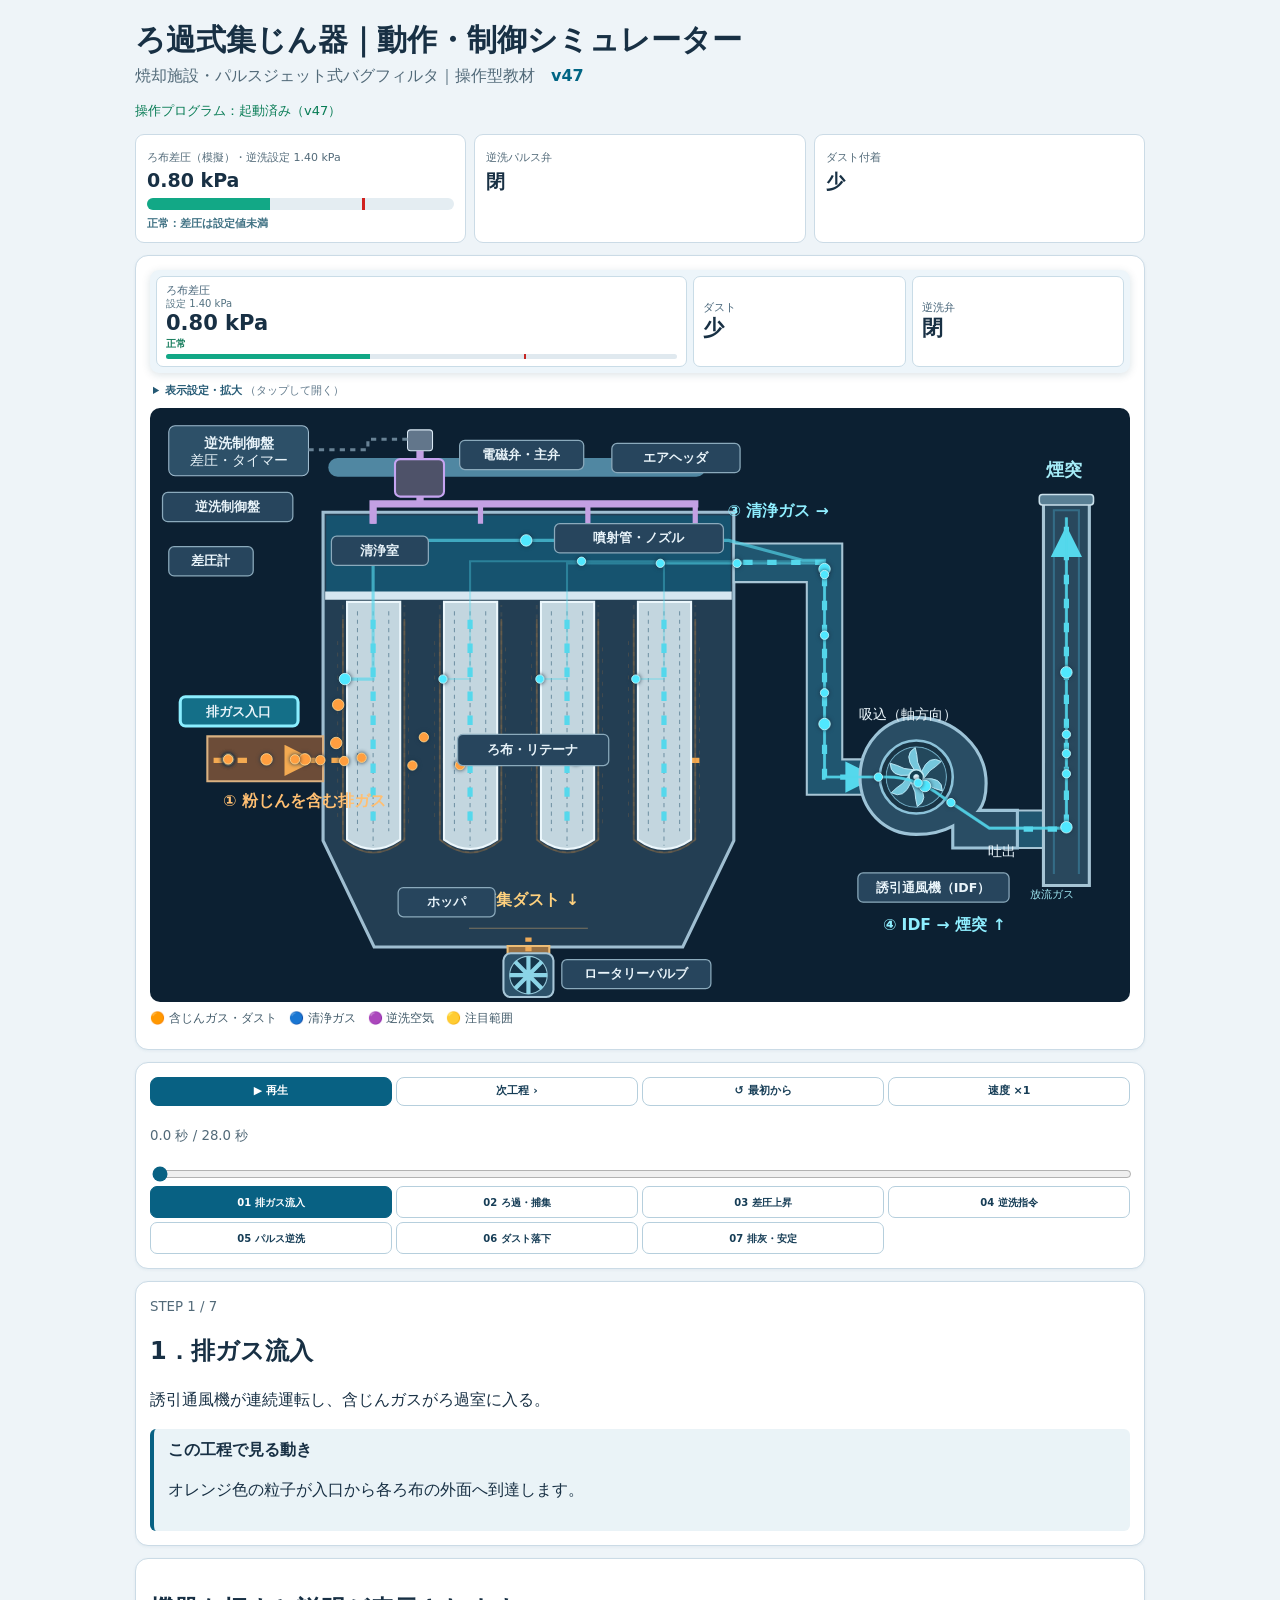
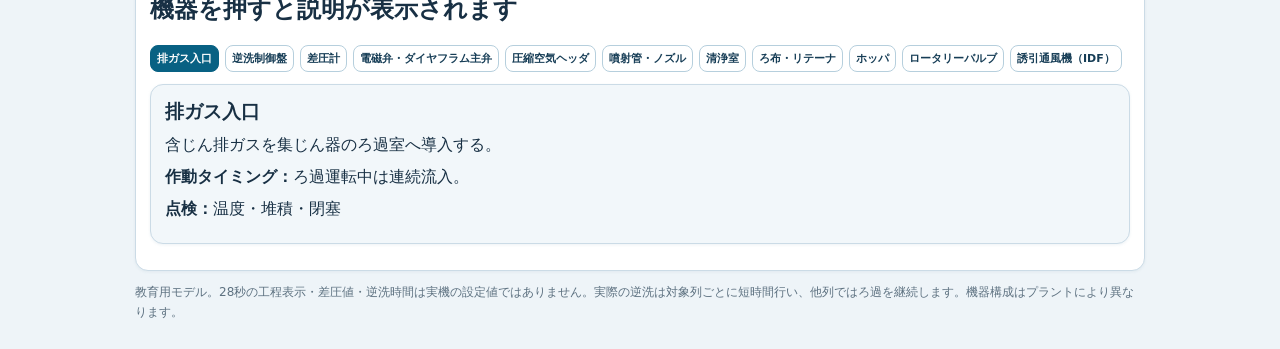
==== bagfilter/index.html @ aa61cb4a "Hide orange dashed flow guides and extend hopper dust sliding to fall stage; retain improved casing-" ====
<!doctype html>
<html lang="ja"><head><meta charset="utf-8"><meta name="viewport" content="width=device-width,initial-scale=1">
<title>ろ過式集じん器｜動作・制御シミュレーター v47</title>
<style>
:root{font-family:system-ui,-apple-system,"Hiragino Kaku Gothic ProN",Meiryo,sans-serif;color:#183044;background:#eef4f8}
*{box-sizing:border-box}body{margin:0}.wrap{max-width:1040px;margin:auto;padding:15px}h1{font-size:clamp(20px,4vw,30px);margin:5px 0}p{line-height:1.65}small,.sub{color:#526a79}.panel{background:white;border:1px solid #cbdbe6;border-radius:13px;padding:14px;margin:12px 0;box-shadow:0 1px 3px #abc3d033}
.stats{display:grid;grid-template-columns:repeat(3,minmax(0,1fr));gap:8px}.stat{padding:11px;border:1px solid #cbdbe6;border-radius:9px;background:white}.stat strong{font-size:19px;display:block;margin-top:4px}.stat small{font-size:11px}
.controls{display:flex;flex-wrap:wrap;gap:8px}button{font:inherit;cursor:pointer;border:1px solid #b6cfdd;border-radius:8px;background:white;color:#163d56;padding:9px 12px;font-weight:650}button:focus-visible{outline:3px solid #ffa548}button.primary,button.active{background:#086183;color:white;border-color:#086183}
.steps{display:grid;grid-template-columns:repeat(7,minmax(0,1fr));gap:5px}.steps button{font-size:12px;padding:8px 3px;min-height:60px}.steps button b{display:block;font-size:11px}#seek{width:100%;accent-color:#086183}
#scene{display:block;width:100%;height:auto;background:#0c2032;border-radius:10px;touch-action:manipulation}svg text{font-family:inherit;fill:#e9f4fa;font-size:13px}svg .flow{fill:none;stroke-width:5;stroke-dasharray:9 14;animation:move 1.1s linear infinite}svg .dirty{stroke:#f4aa51}svg .clean{stroke:#55d8ec}svg .air{stroke:#ca9cfc;stroke-width:8;animation-duration:.35s}svg .tag{cursor:pointer}svg .tag rect{fill:#27455d;stroke:#8baabc;stroke-width:1.2}svg .tag text{font-size:12px;font-weight:600;pointer-events:none}svg .tag.selected rect{fill:#146f88;stroke:#8beeff;stroke-width:3}
svg .dustfall{animation:fall 1.3s linear infinite}svg .rotor{transform-origin:363px 544px;animation:spin 2.8s linear infinite}svg .fanrotor{transform-origin:735px 166px;animation:spin 1.6s linear infinite}
svg .pulse-plume{transform-box:fill-box;transform-origin:center top;animation:jetBlast .52s ease-out infinite}svg .pulse-core{animation:jetDash .34s linear infinite}@keyframes jetBlast{0%{opacity:.22;transform:scaleY(.42) scaleX(.7)}18%{opacity:1;transform:scaleY(1) scaleX(1.1)}70%{opacity:.78;transform:scaleY(.96) scaleX(1)}100%{opacity:.25;transform:scaleY(.65) scaleX(.8)}}@keyframes jetDash{to{stroke-dashoffset:-72}} svg .bag-pulse{animation:swell .3s ease-in-out infinite alternate;transform-origin:center top;transform-box:fill-box} svg .bag-pulse .cake{stroke:#ffdc75;stroke-width:9}
svg .glow{animation:flash .55s ease-in-out infinite alternate}
.paused svg *{animation-play-state:paused!important}@keyframes move{to{stroke-dashoffset:-46}}@keyframes spin{to{transform:rotate(360deg)}}@keyframes fall{0%{transform:translateY(-13px);opacity:0}20%{opacity:1}100%{transform:translateY(95px);opacity:0}}@keyframes flash{to{opacity:.3}}@keyframes swell{to{transform:scaleX(1.13)}}
.legend{display:flex;flex-wrap:wrap;gap:12px;color:#425b6a;font-size:12px;margin:8px 0}.explain{background:#eaf3f7;border-left:4px solid #086183;padding:11px 14px;border-radius:6px}.devices{display:flex;flex-wrap:wrap;gap:6px}.devices button{font-size:12px;padding:7px}.two{display:grid;grid-template-columns:1fr 1fr;gap:12px}.detail h3{margin:0 0 7px}.detail p{margin:6px 0}.hint{font-size:12px;color:#617684}.note{font-size:12px;color:#5d7180}
@media(max-width:640px){.wrap{padding:9px}.panel{padding:10px}.steps{grid-template-columns:repeat(4,1fr)}.stat strong{font-size:16px}.two{grid-template-columns:1fr}svg .tag text{font-size:14px}}
svg #dustAvalanche circle{filter:drop-shadow(0 0 1.5px #ffbd59)}svg #coatA{transition:opacity .15s}svg #materialFlows circle{filter:drop-shadow(0 0 2px currentColor)}svg #peelingAsh{fill:#ffb35e}svg .ash-stream{animation:peelAsh 1.7s linear infinite;transform-box:fill-box}svg .ash-delayed{animation-delay:-.85s}svg #hopperAsh{fill:#ffba6e}svg .ash-drop{animation:peelAsh 1.4s linear infinite}@keyframes peelAsh{0%{transform:translateY(0);opacity:0}12%{opacity:1}82%{opacity:1}100%{transform:translateY(90px);opacity:0}}#dpPanel{transition:background .2s,border-color .2s}#dpPanel.dp-warning{border:2px solid #e04035;background:#fff0ee;animation:dpWarning 1s ease-in-out infinite alternate}#dpPanel.dp-warning strong{color:#bd1c16}#dpPanel.dp-warning .dp-alarm{color:#b52219;font-weight:800} .dp-meter{height:12px;border-radius:999px;background:#e4edf2;position:relative;overflow:hidden;margin:7px 0 6px}.dp-meter span{height:100%;display:block;width:40%;background:#12a886;transition:width .12s,background .12s}.dp-meter i{position:absolute;top:0;bottom:0;left:70%;width:3px;background:#d0211e}.dp-alarm{font-size:11px;font-weight:600;color:#407284}svg .dp-alert-pulse{animation:dpWarning .65s ease-in-out infinite alternate}@keyframes dpWarning{from{opacity:1}to{opacity:.52}}@media(prefers-reduced-motion:reduce){#dpPanel.dp-warning,svg .dp-alert-pulse{animation:none}}
.view-controls{display:flex;flex-wrap:wrap;gap:7px;margin:10px 0 4px}
.view-controls button{font-size:12px;padding:9px 11px;min-height:38px}
.view-controls button.active{background:#086183;color:white;border-color:#086183}
.view-caption{font-size:12px;color:#506a7b;margin:7px 0 10px}
#scene{aspect-ratio:auto;max-height:85svh}
#scene.hide-labels .tag{display:none}
#diagramPanel.diagram-expanded{position:fixed;inset:0;z-index:1000;max-width:none;width:100%;height:100dvh;margin:0;padding:10px;border-radius:0;overflow:auto;background:#f3f7fa}
#diagramPanel.diagram-expanded #scene{width:100%;height:calc(100dvh - 145px);max-height:none}
body.diagram-open{overflow:hidden}
@media(orientation:landscape) and (max-height:560px){
 #diagramPanel.diagram-expanded{padding:6px 12px}
 #diagramPanel.diagram-expanded .hint,#diagramPanel.diagram-expanded .view-caption{display:none}
 #diagramPanel.diagram-expanded #scene{height:calc(100dvh - 80px)}
 #diagramPanel.diagram-expanded .view-controls{margin:5px 0}
}

/* v15: compact sticky process dashboard, diagram immediately below, options only on demand */
.diagram-dashboard{display:grid;grid-template-columns:minmax(0,2fr) minmax(0,.8fr) minmax(0,.8fr);gap:6px;position:sticky;top:0;z-index:9;padding:6px;background:#edf5fa;border-radius:9px;margin-bottom:5px;box-shadow:0 2px 8px #0b3b5325}
.dash-block{background:#fff;border:1px solid #c9dce7;border-radius:7px;padding:7px 9px;min-width:0;display:flex;flex-direction:column;justify-content:center}
.dash-label{font-size:11px;color:#476579;line-height:1.2}
.dash-label small{display:block;font-size:10px;color:#527180}
.dash-block strong{display:block;font-size:clamp(14px,3vw,21px);font-weight:800;white-space:nowrap;line-height:1.3;font-variant-numeric:tabular-nums}
#dpLiveAlarm{font-size:10px;color:#187e5e;font-weight:700}
.dash-meter{height:5px;background:#e0e9ef;border-radius:8px;position:relative;margin-top:3px;overflow:hidden}
.dash-meter span{display:block;height:100%;width:40%;background:#15a67f}
.dash-meter i{position:absolute;top:0;bottom:0;left:70%;width:2px;background:#c52723}
.diagram-dashboard.high-dp .dash-dp{background:#fff1ee;border-color:#d93028;animation:dpWarning .7s ease-in-out infinite alternate}
.diagram-dashboard.high-dp #dpLive,.diagram-dashboard.high-dp #dpLiveAlarm{color:#bb251e}
.diagram-options{margin:2px 0 5px}
.diagram-options summary{font-size:11px;font-weight:700;cursor:pointer;color:#245974;padding:5px 3px;list-style-position:inside;user-select:none}
.diagram-options summary span{font-weight:400;color:#60798b}
.diagram-options[open]{padding-bottom:5px}
#diagramPanel .view-caption{margin:4px 0 0}
@media(max-width:640px){
 header h1{font-size:19px}header .sub{font-size:11px}header #runtime{font-size:10px!important;margin:2px 0 5px}
 .stats{display:none}
 #diagramPanel{padding:6px;margin-top:5px}
 .diagram-dashboard{padding:3px;gap:4px}
 .dash-block{padding:5px 6px}
 .dash-label{font-size:10px}.dash-label small{font-size:9px}
 .dash-block strong{font-size:17px}
 #scene{margin:0}
}
#diagramPanel.diagram-expanded .diagram-dashboard{position:sticky;top:0;z-index:10}
#diagramPanel.diagram-expanded #scene{height:calc(100dvh - 150px)}
@media(orientation:landscape) and (max-height:560px){
 #diagramPanel.diagram-expanded #scene{height:calc(100dvh - 85px)}
 #diagramPanel.diagram-expanded .diagram-options{display:none}
}
@media(prefers-reduced-motion:reduce){.diagram-dashboard.high-dp .dash-dp{animation:none}}

/* Requested-only adjustments: buttons remain in one row at smaller text size. */
.view-controls{display:grid;grid-template-columns:repeat(5,minmax(0,1fr));gap:4px;flex-wrap:nowrap}
.view-controls button{min-width:0;min-height:30px;padding:5px 2px;font-size:10px;line-height:1.15;white-space:normal}
.controls{flex-wrap:nowrap;display:grid;grid-template-columns:repeat(4,minmax(0,1fr));gap:4px}
.controls button{min-width:0;padding:7px 3px;font-size:11px;line-height:1.15;white-space:normal}
.steps{grid-template-columns:repeat(4,minmax(0,1fr));gap:3px}
.steps button{min-width:0;min-height:42px;font-size:9px;line-height:1.15;padding:5px 1px;overflow-wrap:anywhere}
.devices button{font-size:11px;padding:5px 6px}
@media(max-width:640px){
 .steps{grid-template-columns:repeat(4,minmax(0,1fr))}
 .steps button{font-size:8px;min-height:46px;padding:4px 1px}
 .controls button{font-size:10px}
 .view-controls button{font-size:9px}
}
/* Force the seven phase buttons to two rows even when older CSS is cached. */
#steps{display:grid!important;grid-template-columns:repeat(4,minmax(0,1fr))!important;grid-template-rows:repeat(2,auto)!important}
#steps button{min-width:0}
#steps button:nth-child(5){grid-column:1;grid-row:2}
#steps button:nth-child(6){grid-column:2;grid-row:2}
#steps button:nth-child(7){grid-column:3;grid-row:2}
/* v19: only requested stage-button height reduction */
#steps{grid-auto-rows:min-content!important;align-content:start!important}
#steps button{height:auto!important;min-height:0!important;padding:4px 2px!important;font-size:10px!important;line-height:1.15!important;border-radius:7px!important}
@media(max-width:640px){#steps button{min-height:0!important;padding:4px 2px!important;font-size:10px!important;line-height:1.15!important}}
/* v20 requested: unambiguously two compact rows, four then three. */
#steps{display:grid!important;grid-template-columns:repeat(4,minmax(0,1fr))!important;grid-template-rows:32px 32px!important;grid-auto-rows:32px!important;align-items:stretch!important;gap:4px!important}
#steps button{box-sizing:border-box!important;height:32px!important;min-height:32px!important;max-height:32px!important;padding:0 2px!important;margin:0!important;font-size:10px!important;line-height:1.1!important;white-space:nowrap!important;overflow:hidden!important;text-overflow:clip!important;overflow-wrap:normal!important}
#steps button:nth-child(-n+4){grid-row:1!important}
#steps button:nth-child(5),#steps button:nth-child(6),#steps button:nth-child(7){grid-row:2!important}
@media(max-width:640px){#steps{grid-template-rows:32px 32px!important}#steps button{height:32px!important;min-height:32px!important;max-height:32px!important;font-size:9px!important}}
/* Alert dust status alongside high differential pressure, no other dashboard changes. */
.diagram-dashboard.high-dp #cakeLive{color:#bd1c16!important}
</style></head>
<body><div class="wrap">
<header><h1>ろ過式集じん器｜動作・制御シミュレーター</h1><div class="sub">焼却施設・パルスジェット式バグフィルタ｜操作型教材　<span id="buildmark" style="color:#006584;font-weight:bold">v47</span></div><p id="runtime" style="font-size:13px;color:#8a3c20">操作プログラムを読み込み中…</p></header>
<div class="stats">
<div class="stat" id="dpPanel"><small>ろ布差圧（模擬）・逆洗設定 1.40 kPa</small><strong id="dp">0.80 kPa</strong><div class="dp-meter"><span id="dpFill"></span><i></i></div><div id="dpAlarm" class="dp-alarm" role="status" aria-live="polite">正常：差圧は設定値未満</div></div>
<div class="stat"><small>逆洗パルス弁</small><strong id="valve">閉</strong></div>
<div class="stat"><small>ダスト付着</small><strong id="cake">少</strong></div>
</div>
<section class="panel" id="diagramPanel">
<div class="diagram-dashboard" aria-label="アニメーション連動の運転状態">
 <div class="dash-block dash-dp"><span class="dash-label">ろ布差圧 <small>設定 1.40 kPa</small></span><strong id="dpLive">0.80 kPa</strong><span id="dpLiveAlarm">正常</span><div class="dash-meter"><span id="dpLiveFill"></span><i></i></div></div>
 <div class="dash-block"><span class="dash-label">ダスト</span><strong id="cakeLive">少</strong></div>
 <div class="dash-block"><span class="dash-label">逆洗弁</span><strong id="valveLive">閉</strong></div>
</div>
<details class="diagram-options" id="diagramOptions">
<summary>表示設定・拡大 <span>（タップして開く）</span></summary>
<div class="view-controls" aria-label="表示の切り替え">
<button class="active" data-view="all" aria-pressed="true">全体表示</button>
<button data-view="bags" aria-pressed="false">ろ布拡大</button>
<button data-view="pressure" aria-pressed="false">差圧制御拡大</button>
<button id="toggleLabels" aria-pressed="false">機器名を隠す</button>
<button id="expandDiagram" aria-pressed="false">⛶ 画面拡大</button>
</div>
<p class="view-caption" id="viewCaption">全体：排ガス入口からろ過・逆洗・出口まで表示しています。</p>
</details>
<svg id="scene" viewBox="0 0 940 570" role="img" aria-label="ろ過式集じん器の断面と誘引通風機の遠心羽根車">
<defs><linearGradient id="pulseAirGradient" x1="0%" y1="0%" x2="100%" y2="0%"><stop offset="0%" stop-color="#6b9dff" stop-opacity=".07"/><stop offset="28%" stop-color="#a8ccff" stop-opacity=".52"/><stop offset="50%" stop-color="#e4f5ff" stop-opacity=".86"/><stop offset="72%" stop-color="#a8ccff" stop-opacity=".52"/><stop offset="100%" stop-color="#6b9dff" stop-opacity=".07"/></linearGradient><clipPath id="dustCasingClip"><path d="M172 185H554V414L507 511H219L172 414Z"/></clipPath><clipPath id="fanclip"><circle cx="735" cy="166" r="29.5"/></clipPath><marker id="arrO" markerWidth="7" markerHeight="7" refX="6" refY="3" orient="auto"><path d="M0 0L6 3L0 6Z" fill="#f4aa51"/></marker><marker id="arrB" markerWidth="7" markerHeight="7" refX="6" refY="3" orient="auto"><path d="M0 0L6 3L0 6Z" fill="#55d8ec"/></marker></defs>
<!-- Body / dirty inlet / clean upper chamber -->
<path d="M166 100H560V415L511 517H215L166 415Z" fill="#233e53" stroke="#9fbed1" stroke-width="3"/>
<rect x="169" y="103" width="388" height="75" fill="#145775" opacity=".85"/>
<path d="M168 180H558" stroke="#d6e7f1" stroke-width="8"/>
<path d="M55 315H166V358H55Z" fill="#6c4c38" stroke="#dab181" stroke-width="2"/>
<path class="flow dirty" d="M61 338H159" marker-end="url(#arrO)"/>
<g id="dirtyflow"><path class="flow dirty" d="M174 338H212 M281 338H314 M389 338H422 M495 338H538"/></g>
<!-- pressure difference alert wash: red only when threshold is reached -->
<rect id="dpHighZone" x="170" y="187" width="384" height="248" rx="10" fill="#ff4637" opacity="0" pointer-events="none"/>
<g id="dpHighLabel" style="display:none" pointer-events="none"><rect x="285" y="374" width="206" height="39" rx="8" fill="#a9231c" stroke="#ffb3aa" stroke-width="2"/><text x="388" y="399" text-anchor="middle" style="font-size:17px;font-weight:800">差圧上限到達！</text></g>
<!-- bags: four independent rows/illustrative section -->
<g id="bags"><g data-bag="0"><path d="M189 186H240V414Q214 432 189 414Z" fill="#c3d6df" stroke="#ecf7fc" stroke-width="2"/><path d="M199 195V406 M214 195V420 M229 195V406" stroke="#7192a4" stroke-dasharray="4 4" fill="none"/><path class="cake" d="M185 189V414Q214 438 244 414V189" fill="none" stroke="#f1a85a" stroke-width="6" stroke-dasharray="4 5" opacity=".25"/><path class="flow clean" d="M214 396V192"/></g><g data-bag="1"><path d="M282 186H333V414Q307 432 282 414Z" fill="#c3d6df" stroke="#ecf7fc" stroke-width="2"/><path d="M292 195V406 M307 195V420 M322 195V406" stroke="#7192a4" stroke-dasharray="4 4" fill="none"/><path class="cake" d="M278 189V414Q307 438 337 414V189" fill="none" stroke="#f1a85a" stroke-width="6" stroke-dasharray="4 5" opacity=".25"/><path class="flow clean" d="M307 396V192"/></g><g data-bag="2"><path d="M375 186H426V414Q400 432 375 414Z" fill="#c3d6df" stroke="#ecf7fc" stroke-width="2"/><path d="M385 195V406 M400 195V420 M415 195V406" stroke="#7192a4" stroke-dasharray="4 4" fill="none"/><path class="cake" d="M371 189V414Q400 438 430 414V189" fill="none" stroke="#f1a85a" stroke-width="6" stroke-dasharray="4 5" opacity=".25"/><path class="flow clean" d="M400 396V192"/></g><g data-bag="3"><path d="M468 186H519V414Q493 432 468 414Z" fill="#c3d6df" stroke="#ecf7fc" stroke-width="2"/><path d="M478 195V406 M493 195V420 M508 195V406" stroke="#7192a4" stroke-dasharray="4 4" fill="none"/><path class="cake" d="M464 189V414Q493 438 523 414V189" fill="none" stroke="#f1a85a" stroke-width="6" stroke-dasharray="4 5" opacity=".25"/><path class="flow clean" d="M493 396V192"/></g></g>
<g id="fallgroup" style="display:none" fill="#f6ac61">
<circle class="dustfall" cx="224" cy="411" r="5"/><circle class="dustfall" cx="255" cy="424" r="4"/><circle class="dustfall" cx="302" cy="410" r="5"/><circle class="dustfall" cx="342" cy="425" r="4"/><circle class="dustfall" cx="390" cy="417" r="4"/>
</g>
<g id="peelingAsh" style="display:none" pointer-events="none">
  <path d="M185 217V402 M244 217V402" fill="none" stroke="#f4ad56" stroke-width="3" stroke-dasharray="5 9" opacity=".7"/>
  <g class="ash-stream">
    <circle cx="184" cy="252" r="6"/><circle cx="246" cy="270" r="6"/>
    <circle cx="180" cy="300" r="4"/><circle cx="249" cy="321" r="5"/>
    <circle cx="181" cy="348" r="5"/><circle cx="246" cy="364" r="4"/>
  </g>
  <g class="ash-stream ash-delayed">
    <circle cx="183" cy="242" r="4"/><circle cx="248" cy="298" r="5"/>
    <circle cx="179" cy="336" r="4"/><circle cx="250" cy="392" r="6"/>
  </g>
</g>
<g id="hopperAsh" style="display:none" pointer-events="none">
  <path d="M203 472Q285 477 364 472" stroke="#f4ad56" stroke-width="10" stroke-linecap="round" fill="none" opacity=".9"/>
  <circle class="ash-drop" cx="220" cy="436" r="5"/><circle class="ash-drop ash-delayed" cx="260" cy="449" r="4"/><circle class="ash-drop" cx="316" cy="438" r="5"/>
</g>
<!-- DUST BUILDUP + RAPID RELEASE: static container; original four bags and 7 stages preserved -->
<g id="dustCoatings" pointer-events="none">
  <g class="dust-coat-row" data-coat-row="0" transform="translate(0 0)" stroke="#d68a39" stroke-linecap="round" fill="none">
   <path class="coat-left" d="M185 203V414Q214 439 244 414V203" stroke-width="4" opacity=".55"/>
   <path class="coat-grain" d="M180 224V394 M248 230V402" stroke-width="4" stroke-dasharray="3 8" opacity=".6"/>
  </g>
  <g class="dust-coat-row" data-coat-row="1" transform="translate(93 0)" stroke="#d68a39" stroke-linecap="round" fill="none">
   <path class="coat-left" d="M185 203V414Q214 439 244 414V203" stroke-width="4" opacity=".55"/>
   <path class="coat-grain" d="M180 224V394 M248 230V402" stroke-width="4" stroke-dasharray="3 8" opacity=".6"/>
  </g>
  <g class="dust-coat-row" data-coat-row="2" transform="translate(186 0)" stroke="#d68a39" stroke-linecap="round" fill="none">
   <path class="coat-left" d="M185 203V414Q214 439 244 414V203" stroke-width="4" opacity=".55"/>
   <path class="coat-grain" d="M180 224V394 M248 230V402" stroke-width="4" stroke-dasharray="3 8" opacity=".6"/>
  </g>
  <g class="dust-coat-row" data-coat-row="3" transform="translate(279 0)" stroke="#d68a39" stroke-linecap="round" fill="none">
   <path class="coat-left" d="M185 203V414Q214 439 244 414V203" stroke-width="4" opacity=".55"/>
   <path class="coat-grain" d="M180 224V394 M248 230V402" stroke-width="4" stroke-dasharray="3 8" opacity=".6"/>
  </g>
</g>
<g id="dustAvalanche" clip-path="url(#dustCasingClip)" pointer-events="none" fill="#ffc06a" stroke="#9e642b" stroke-width="1.2"></g>
<g id="dustPile" pointer-events="none">
 <path id="dustPileShape" d="M203 498Q260 498 317 498Z" fill="#c48b40" stroke="#ffc377" stroke-width="1" opacity=".4"/>
</g>
<!-- Hopper dust motion: settling pile, sliding to central outlet, metered rotary discharge -->
<g id="hopperMotion" pointer-events="none">
 <g id="hopperSlides" style="display:none" fill="#e5a24e" stroke="#ffcf7d" stroke-width="1.1">
  <path id="slideLeft" d="M242 466l12 -7 14 4 4 9 -19 9 -12 -7Z"/>
  <path id="slideRight" d="M486 460l-15 -6 -12 7 -2 9 22 6 10 -8Z"/>
 </g>
 <g id="hopperFlow" style="display:none" fill="#edb15a" stroke="#ffcd85" stroke-width=".8">
  <circle data-hopper-grain="0" r="4"/><circle data-hopper-grain="1" r="5"/>
  <circle data-hopper-grain="2" r="3"/><circle data-hopper-grain="3" r="4"/>
  <circle data-hopper-grain="4" r="5"/><circle data-hopper-grain="5" r="3"/>
  <circle data-hopper-grain="6" r="4"/><circle data-hopper-grain="7" r="3"/>
 </g>
</g>
<text id="dustActionText" x="269" y="450" style="font-size:15px;font-weight:800;fill:#ffca70;display:none" pointer-events="none">ダストが一気に剥離・落下！</text>
<!-- compressed air system -->
<path d="M180 57H524" stroke="#5087a2" stroke-width="18" stroke-linecap="round"/>
<rect id="pulseValve" x="235" y="49" width="47" height="36" rx="5" fill="#4e5269" stroke="#c5a4f1" stroke-width="2"/>
<rect id="solenoid" x="247" y="21" width="24" height="20" rx="3" fill="#62768b" stroke="#d9e8f4"/>
<path d="M259 41V49M259 85V92H526M259 92H214V111" stroke="#c3a0e3" stroke-width="7" fill="none"/>
<g stroke="#c3a0e3" stroke-width="5"><path d="M214 92V111M317 92V111M420 92V111M523 92V111"/></g>
<g id="jet" style="display:none" pointer-events="none"><g class="pulse-plume" style="animation-delay:-0.000s">
 <path d="M210 116 Q199 171 196 241 Q214 258 232 241 Q229 171 218 116Z" fill="url(#pulseAirGradient)" opacity=".92"/>
 <path d="M214 116V279" stroke="#ecf7ff" stroke-width="5.5" stroke-linecap="round" stroke-dasharray="21 15" class="pulse-core"/>
 <path d="M204 158 Q200 195 203 229 M224 158 Q228 195 225 229" stroke="#b8e5ff" stroke-width="2.5" stroke-linecap="round" fill="none" opacity=".85"/>
 <path d="M202 244 Q214 260 226 244" stroke="#e4f7ff" stroke-width="3" fill="none" opacity=".8"/>
 </g>
<g class="pulse-plume" style="animation-delay:-0.035s">
 <path d="M303 116 Q292 171 289 241 Q307 258 325 241 Q322 171 311 116Z" fill="url(#pulseAirGradient)" opacity=".92"/>
 <path d="M307 116V279" stroke="#ecf7ff" stroke-width="5.5" stroke-linecap="round" stroke-dasharray="21 15" class="pulse-core"/>
 <path d="M297 158 Q293 195 296 229 M317 158 Q321 195 318 229" stroke="#b8e5ff" stroke-width="2.5" stroke-linecap="round" fill="none" opacity=".85"/>
 <path d="M295 244 Q307 260 319 244" stroke="#e4f7ff" stroke-width="3" fill="none" opacity=".8"/>
 </g>
<g class="pulse-plume" style="animation-delay:-0.070s">
 <path d="M396 116 Q385 171 382 241 Q400 258 418 241 Q415 171 404 116Z" fill="url(#pulseAirGradient)" opacity=".92"/>
 <path d="M400 116V279" stroke="#ecf7ff" stroke-width="5.5" stroke-linecap="round" stroke-dasharray="21 15" class="pulse-core"/>
 <path d="M390 158 Q386 195 389 229 M410 158 Q414 195 411 229" stroke="#b8e5ff" stroke-width="2.5" stroke-linecap="round" fill="none" opacity=".85"/>
 <path d="M388 244 Q400 260 412 244" stroke="#e4f7ff" stroke-width="3" fill="none" opacity=".8"/>
 </g>
<g class="pulse-plume" style="animation-delay:-0.105s">
 <path d="M489 116 Q478 171 475 241 Q493 258 511 241 Q508 171 497 116Z" fill="url(#pulseAirGradient)" opacity=".92"/>
 <path d="M493 116V279" stroke="#ecf7ff" stroke-width="5.5" stroke-linecap="round" stroke-dasharray="21 15" class="pulse-core"/>
 <path d="M483 158 Q479 195 482 229 M503 158 Q507 195 504 229" stroke="#b8e5ff" stroke-width="2.5" stroke-linecap="round" fill="none" opacity=".85"/>
 <path d="M481 244 Q493 260 505 244" stroke="#e4f7ff" stroke-width="3" fill="none" opacity=".8"/>
 </g></g>
<!-- Controller signal -->
<rect x="18" y="17" width="134" height="48" rx="6" fill="#2d5068" stroke="#a0bccf"/>
<text x="85" y="38" text-anchor="middle" font-weight="bold">逆洗制御盤</text><text x="85" y="55" font-size="10" text-anchor="middle">差圧・タイマー</text>
<path id="signal" d="M152 40H209V30H247" fill="none" stroke="#688295" stroke-dasharray="5 5" stroke-width="3"/>
<!-- Clean gas to outlet -->
<!-- Filtered gas exits the clean plenum, descends to the ID fan inlet. -->
<path d="M560 130H664V337H695V371H630V167H560Z" fill="#205670" stroke="#a7c5d5" stroke-width="2"/>
<path class="flow clean" d="M569 148H647V354H697" marker-end="url(#arrB)"/>
<!-- Fan delivery duct rises to the stack; no direct baghouse-to-stack bypass. -->
<path d="M828 386H858V422H828Z" fill="#205670" stroke="#a7c5d5" stroke-width="2"/>
<!-- Centrifugal ID fan: schematic of axial inlet, scroll volute, tangential discharge -->
<g id="fanbody" transform="translate(0 188)">
<path d="M735 109C771 109 802 137 802 172C802 183 800 192 795 198H832V234H770V213C759 219 748 221 735 221C704 221 681 197 681 166C681 135 704 109 735 109Z" fill="#294d64" stroke="#9dc3d7" stroke-width="3"/>
<circle cx="735" cy="166" r="35" fill="#193445" stroke="#8cc2d9" stroke-width="2.5"/>
<g clip-path="url(#fanclip)"><g class="fanrotor" id="fanrotor">
<circle cx="735" cy="166" r="29" fill="#23485c" stroke="#6da7bf" stroke-width="1.2"/>
<g transform="translate(735 166)" fill="#75c7dc" stroke="#c2edfa" stroke-width="0.8" stroke-linejoin="round">
<path d="M5 -5 Q12 -22 24 -15 Q19 -10 13 -6 L6 3Z" transform="rotate(0)"/>
<path d="M5 -5 Q12 -22 24 -15 Q19 -10 13 -6 L6 3Z" transform="rotate(60)"/>
<path d="M5 -5 Q12 -22 24 -15 Q19 -10 13 -6 L6 3Z" transform="rotate(120)"/>
<path d="M5 -5 Q12 -22 24 -15 Q19 -10 13 -6 L6 3Z" transform="rotate(180)"/>
<path d="M5 -5 Q12 -22 24 -15 Q19 -10 13 -6 L6 3Z" transform="rotate(240)"/>
<path d="M5 -5 Q12 -22 24 -15 Q19 -10 13 -6 L6 3Z" transform="rotate(300)"/>
<circle r="7" fill="#164052" stroke="#bce8f2" stroke-width="1.6"/>
<circle r="2.5" fill="#ecfaff"/>
</g></g></g>
<text x="804" y="242" font-size="11">吐出</text><text x="680" y="110" font-size="11">吸込（軸方向）</text>
</g>
<!-- Stack: ID fan discharge enters at its base, then cleaned gas travels upward. -->
<g id="stack" pointer-events="none">
<path d="M857 458V86H901V458Z" fill="#29485d" stroke="#a7c5d5" stroke-width="3"/>
<path d="M867 447V98H891V447" fill="none" stroke="#346c86" stroke-width="2"/>
<rect x="853" y="83" width="52" height="10" rx="3" fill="#597f94" stroke="#cae0eb" stroke-width="1.5"/>
<path class="flow clean" d="M838 404H879V113" marker-end="url(#arrB)" stroke-width="4"/>
<text x="877" y="65" text-anchor="middle" style="font-size:17px;font-weight:800;fill:#a5ecf7">煙突</text>
<text x="844" y="470" style="font-size:11px;fill:#9ce3ee">放流ガス</text>
</g>
<!-- Rotary discharge -->
<!-- Hopper bottom discharge feeds the rotary valve directly -->
<path d="M343 516H383V524H343Z" fill="#977145" stroke="#edbd75" stroke-width="2"/>
<path id="hopperToRotary" d="M363 508V530" stroke="#edaa59" stroke-width="6" stroke-dasharray="4 5"/>
<rect x="339" y="523" width="48" height="42" rx="7" fill="#2d526a" stroke="#a8c7d8" stroke-width="2"/>
<g class="rotor"><circle cx="363" cy="544" r="18" fill="#15354a" stroke="#96c8d9"/><path d="M345 544H381M363 526V562M350 531L376 557M376 531L350 557" stroke="#8bd4e6" stroke-width="4"/></g>
<g id="rotaryDischarge" style="display:none" fill="#f2b768"><circle cx="351" cy="563" r="3"/><circle cx="363" cy="564" r="4"/><circle cx="374" cy="563" r="3"/></g>
<!-- Continuous material-flow overlay: orange dust-containing gas to bag exterior, cyan filtered gas all the way to outlet -->
<g id="materialFlows" pointer-events="none">
 <path id="trackDirtyA" d="M75 337 L152 337 Q178 337 180 314 L181 255 L186 250" fill="none" stroke="#ffb158" stroke-width="2" stroke-dasharray="5 8" opacity="0"/>
 <path id="trackDirtyB" d="M75 337 L158 337 Q260 338 268 306 L277 254" fill="none" stroke="#ffb158" stroke-width="2" stroke-dasharray="5 8" opacity="0"/>
 <path id="trackDirtyC" d="M75 337 L155 337 Q347 355 357 319 L370 256" fill="none" stroke="#ffb158" stroke-width="2" stroke-dasharray="5 8" opacity="0"/>
 <path id="trackDirtyD" d="M75 337 L158 337 Q439 354 449 320 L462 256" fill="none" stroke="#ffb158" stroke-width="2" stroke-dasharray="5 8" opacity="0"/>
 <path id="trackCleanA" d="M187 260 L214 260 L214 186 L214 147 Q214 127 249 127 L555 127 L626 146 L647 146 L647 354 L707 354 Q735 354 760 373 L805 403 L879 403 L879 105" fill="none" stroke="#55d8ec" stroke-width="3" opacity=".65"/>
 <path id="trackCleanB" d="M281 260 L307 260 L307 186 L307 147 L555 147 L626 147 L647 147 L647 354 L707 354 Q735 354 760 373 L805 403 L879 403 L879 105" fill="none" stroke="#55d8ec" stroke-width="2" opacity=".35"/>
 <path id="trackCleanC" d="M374 260 L400 260 L400 186 L400 149 L555 149 L626 149 L647 149 L647 354 L707 354 Q735 354 760 373 L805 403 L879 403 L879 105" fill="none" stroke="#55d8ec" stroke-width="2" opacity=".35"/>
 <path id="trackCleanD" d="M466 260 L493 260 L493 186 L493 149 L555 149 L626 149 L647 149 L647 354 L707 354 Q735 354 760 373 L805 403 L879 403 L879 105" fill="none" stroke="#55d8ec" stroke-width="2" opacity=".35"/>
 <path id="trackAsh" d="M186 278 Q181 350 189 411 L233 460 L270 490" fill="none" stroke="#ffc96c" stroke-width="2" stroke-dasharray="5 9" opacity="0"/>
 <g id="dirtyParticles" fill="#ff9e3f" stroke="#ffda93" stroke-width=".8"></g>
 <g id="cleanParticles" fill="#50e8ff" stroke="#c7faff" stroke-width=".8"></g>
 <g id="ashParticles" fill="#ffce6e" stroke="#ffe7af" stroke-width=".9"></g>
 <text x="70" y="382" style="font-size:15px;fill:#ffbf72;font-weight:700">① 粉じんを含む排ガス</text>
 <text x="554" y="104" style="font-size:15px;fill:#8feeff;font-weight:700">③ 清浄ガス →</text>
 <text x="703" y="501" style="font-size:15px;fill:#8feeff;font-weight:700">④ IDF → 煙突 ↑</text>
 <text x="299" y="477" style="font-size:15px;fill:#ffd17e;font-weight:700">② 捕集ダスト ↓</text>
</g>
<!-- animated attention box -->
<rect id="focus" x="167" y="183" width="390" height="260" rx="6" fill="none" stroke="none" pointer-events="none" style="display:none"/>
<g class="tag" data-device="inlet" transform="translate(29 277)"><rect width="113" height="28" rx="5"/><text x="56" y="18" text-anchor="middle">排ガス入口</text></g>
<g class="tag" data-device="controller" transform="translate(12 81)"><rect width="125" height="28" rx="5"/><text x="62" y="18" text-anchor="middle">逆洗制御盤</text></g>
<g class="tag" data-device="valve" transform="translate(297 31)"><rect width="119" height="28" rx="5"/><text x="59" y="18" text-anchor="middle">電磁弁・主弁</text></g>
<g class="tag" data-device="header" transform="translate(443 34)"><rect width="123" height="28" rx="5"/><text x="61" y="18" text-anchor="middle">エアヘッダ</text></g>
<g class="tag" data-device="nozzle" transform="translate(388 111)"><rect width="162" height="28" rx="5"/><text x="81" y="18" text-anchor="middle">噴射管・ノズル</text></g>
<g class="tag" data-device="clean" transform="translate(174 123)"><rect width="93" height="28" rx="5"/><text x="46" y="18" text-anchor="middle">清浄室</text></g>
<g class="tag" data-device="bags" transform="translate(295 313)"><rect width="145" height="30" rx="5"/><text x="72" y="19" text-anchor="middle">ろ布・リテーナ</text></g>
<g class="tag" data-device="hopper" transform="translate(238 460)"><rect width="93" height="28" rx="5"/><text x="46" y="18" text-anchor="middle">ホッパ</text></g>
<g class="tag" data-device="rotary" transform="translate(395 529)"><rect width="143" height="28" rx="5"/><text x="71" y="18" text-anchor="middle">ロータリーバルブ</text></g>
<g class="tag" data-device="fan" transform="translate(679 446)"><rect width="145" height="28" rx="5"/><text x="72" y="18" text-anchor="middle">誘引通風機（IDF）</text></g>
<g class="tag" data-device="dp" transform="translate(18 133)"><rect width="81" height="28" rx="5"/><text x="40" y="18" text-anchor="middle">差圧計</text></g>
</svg>
<div class="legend"><span>🟠 含じんガス・ダスト</span><span>🔵 清浄ガス</span><span>🟣 逆洗空気</span><span>🟡 注目範囲</span></div>

</section>
<section class="panel">
<div class="controls"><button class="primary" id="play">▶ 再生</button><button id="next">次工程 ›</button><button id="reset">↺ 最初から</button><button id="speed">速度 ×1</button></div>
<p><small id="clock">0.0 秒 / 28.0 秒</small></p><input id="seek" type="range" min="0" max="280" value="0" aria-label="時間移動">
<div class="steps" id="steps" style="display:grid;grid-template-columns:repeat(4,minmax(0,1fr));grid-template-rows:repeat(2,auto);gap:4px"><button data-stage="0">01 排ガス流入</button><button data-stage="1">02 ろ過・捕集</button><button data-stage="2">03 差圧上昇</button><button data-stage="3">04 逆洗指令</button><button data-stage="4">05 パルス逆洗</button><button data-stage="5">06 ダスト落下</button><button data-stage="6">07 排灰・安定</button></div>
</section>
<section class="panel"><small id="stepno">STEP 1 / 7</small><h2 id="phasetitle">① 排ガス流入</h2><p id="phasedesc"></p><div class="explain"><strong>この工程で見る動き</strong><p id="watch"></p></div></section>
<section class="panel"><h2>機器を押すと説明が表示されます</h2><div class="devices" id="devices"></div><div class="detail panel" style="background:#f2f7fa"><h3 id="devtitle"></h3><p id="devdesc"></p><p><strong>作動タイミング：</strong><span id="devwhen"></span></p><p><strong>点検：</strong><span id="devcheck"></span></p></div></section>
<p class="note">教育用モデル。28秒の工程表示・差圧値・逆洗時間は実機の設定値ではありません。実際の逆洗は対象列ごとに短時間行い、他列ではろ過を継続します。機器構成はプラントにより異なります。</p>
</div><script>
(function(){
try {
const $=id=>document.getElementById(id),ns="http://www.w3.org/2000/svg";
const phases=[
["排ガス流入","誘引通風機が連続運転し、含じんガスがろ過室に入る。","オレンジ色の粒子が入口から各ろ布の外面へ到達します。",.8,"閉","少",[52,306,190,68],"inlet"],
["ろ過・捕集","ガスはろ布の外側から内側へ通過。ばいじんは外面に蓄積し、清浄ガスは上部へ流れる。","時間経過で左端ろ布の外側に茶色のダスト層が徐々に厚くなります。ガスはろ過され、水色粒子が右端の出口へ流れます。",.9,"閉","増加",[169,180,389,265],"bags"],
["差圧上昇","ダスト層が増えて通気抵抗が上昇。模擬差圧が1.40 kPaに達すると、差圧表示とろ過室が赤く点滅し、逆洗要求の条件成立を知らせる。","差圧が1.40 kPaに到達すると赤表示に変わります。「圧力が溜まる」ではなく、ろ布の前後の圧力差が増える状態です。",1.5,"閉","多",[10,10,153,108],"dp"],
["逆洗指令","差圧上限到達を制御盤が判定し、対象列への逆洗指令を出す。続いて電磁弁・主弁が作動する（模擬シーケンス）。","電磁弁と信号線が点灯。",1.5,"開指令","多",[205,13,215,105],"valve"],
["パルス逆洗","主弁の急開で圧縮空気が噴射管から対象列に流入。ろ布が変形してダストを剥離。","左端ろ布の厚く堆積したダストがパルス噴射直後に一気に剥がれ、厚いダスト層が板状の塊でガサッと剥がれ、ホッパへ落ちます。ほかの列はろ過を継続します。",1.3,"瞬間開","剥離",[181,98,91,343],"nozzle"],
["ダスト落下","剥離したダストがホッパに落下。ろ過を再開した対象列の抵抗が低下する。","ダスト粒子が下へ落ち、対象列の付着層が減る。",1.05,"閉","減少",[175,343,365,175],"hopper"],
["排灰・安定","ホッパで集めたダストを底部のロータリーバルブへ送り、回転羽根で下側へ排出。内部の気密を保ちながら排灰する。","ホッパ直下のバルブが回転し、ダストが下側に排出されます。",.82,"閉","少",[332,506,213,63],"rotary"]
];
const devices={
inlet:["排ガス入口","含じん排ガスを集じん器のろ過室へ導入する。","ろ過運転中は連続流入。","温度・堆積・閉塞"],
controller:["逆洗制御盤","差圧やタイマーに応じ逆洗対象列へ信号を出す。","逆洗条件成立時。","設定・作動履歴・信号出力"],
dp:["差圧計","ろ布前後の圧力差を監視し、目詰まりや逆洗状態を把握する。","運転中は連続監視。","導圧管・ゼロ点・異常値"],
valve:["電磁弁・ダイヤフラム主弁","電磁弁がパイロット回路を動かし、主弁が圧縮空気を一気に放出する。","対象列の逆洗指令時に短時間作動。","コイル・弁膜・漏気"],
header:["圧縮空気ヘッダ","逆洗に用いる空気を蓄え主弁に供給する。","通常は蓄圧、逆洗時に供給。","供給圧・ドレン・漏れ"],
nozzle:["噴射管・ノズル","ろ布開口部に向けて圧縮空気を噴射する。","パルス弁開放時。","噴射位置・閉塞"],
clean:["清浄室","ろ布通過後のガスを集め、出口へ送る。","ろ過中連続。","ダスト漏出・シール"],
bags:["ろ布・リテーナ","外面でばいじんを捕集。リテーナがろ布の形を支える。","通常ろ過・対象列の逆洗時。","破れ・脱落・目詰まり"],
hopper:["ホッパ","剥離・落下したダストを集める。","捕集・逆洗・排灰中。","詰まり・ブリッジ"],
rotary:["ロータリーバルブ","回転羽根でダストを排出し気密性を維持する。","このモデルでは連続運転。実設備は方式に依存。","噛み込み・摩耗"],
fan:["誘引通風機（IDF）","遠心式羽根車の中心側から軸方向に吸込み、遠心方向へ加速、スクロールケーシングで集めて接線方向に吐出する。","排ガス処理系統の運転中は原則連続運転。","振動・軸受・風量・ダンパ"]
};
const bg=$("bags");for(let i=0;i<0;i++){let x=189+i*93,g=document.createElementNS(ns,"g");g.setAttribute("data-bag",i);g.innerHTML='<path d="M'+x+' 186H'+(x+51)+'V414Q'+(x+25)+' 432 '+x+' 414Z" fill="#c3d6df" stroke="#ecf7fc" stroke-width="2"/><path d="M'+(x+10)+' 195V406 M'+(x+25)+' 195V420 M'+(x+40)+' 207V330" stroke="#7192a4" stroke-dasharray="4 4" fill="none"/><path class="cake" d="M'+(x-4)+' 189V414Q'+(x+25)+' 438 '+(x+55)+' 414V189" fill="none" stroke="#f1a85a" stroke-width="6" stroke-dasharray="4 5"/><path class="flow clean" d="M'+(x+25)+' 396V192"/>';bg.appendChild(g)}
let time=0,playing=false,speed=1,last=0,current=-1,selected="bags";
const particles=[];
function makeParticles(){
 const defs=[
  ["dirty","trackDirtyA",5,"dirtyParticles",5.5],["dirty","trackDirtyB",4,"dirtyParticles",4.5],
  ["dirty","trackDirtyC",4,"dirtyParticles",4.5],["dirty","trackDirtyD",4,"dirtyParticles",4.5],
  ["clean","trackCleanA",9,"cleanParticles",5.5],["clean","trackCleanB",5,"cleanParticles",4],
  ["clean","trackCleanC",5,"cleanParticles",4],["clean","trackCleanD",5,"cleanParticles",4],
  ["ash","trackAsh",8,"ashParticles",5]
 ];
 defs.forEach(([kind,id,n,group,radius])=>{
   const path=$(id); const parent=$(group);if(!path||!parent)return;
   for(let k=0;k<n;k++){
     const c=document.createElementNS(ns,"circle");
     c.setAttribute("r",radius);parent.appendChild(c);
     particles.push({c,path,len:path.getTotalLength(),start:k/n,kind});
   }
 });
}
let particleClock=0;
function positionParticles(){
 const stage=Math.min(6,Math.floor(time/4));
 particles.forEach((p,index)=>{
   const isAsh=p.kind==="ash";
   const enabled=!isAsh || (stage===4 || stage===5);
   p.c.style.display=enabled?"":"none";
   if(!enabled)return;
   const rate=p.kind==="clean"?.13:p.kind==="ash"?.38:.18;
   const progress=(p.start+particleClock*rate)%1;
   const q=p.path.getPointAtLength(p.len*progress);
   p.c.setAttribute("cx",q.x);p.c.setAttribute("cy",q.y);
 });
}
makeParticles();

function choose(k){selected=k;let d=devices[k];$("devtitle").textContent=d[0];$("devdesc").textContent=d[1];$("devwhen").textContent=d[2];$("devcheck").textContent=d[3];document.querySelectorAll("[data-device]").forEach(n=>n.classList.toggle("selected",n.dataset.device===k));document.querySelectorAll("[data-devbutton]").forEach(n=>n.classList.toggle("active",n.dataset.devbutton===k))}
Object.entries(devices).forEach(([k,v])=>{let b=document.createElement("button");b.textContent=v[0];b.dataset.devbutton=k;b.onclick=()=>choose(k);$("devices").appendChild(b)});
document.querySelectorAll("svg [data-device]").forEach(e=>e.addEventListener("click",()=>choose(e.dataset.device)));
document.querySelectorAll("#steps [data-stage]").forEach(b=>{b.onclick=()=>{time=Number(b.dataset.stage)*4+(Number(b.dataset.stage)===4?1.7:0);playing=false;render(true)}});

const burstChunks=[];
(function setupBurst(){
 const host=$("dustAvalanche");
 // Irregular, wide pieces of filter cake (not a rain of round particles).
 // Two strips on the exterior of A-row bag break free nearly together.
 const pieces=[
  [183,227,0,0], [245,232,1,0], [183,268,0,1], [246,277,1,1],
  [183,309,0,2], [246,319,1,2], [183,350,0,3], [246,357,1,3],
  [183,385,0,4], [246,392,1,4], [195,414,0,5], [233,416,1,5]
 ];
 for(let bag=0;bag<4;bag++){
   pieces.forEach(([sx,sy,side,row],index)=>{
     const group=document.createElementNS(ns,"g");
     const p=document.createElementNS(ns,"path");
     const w=(16+(index%3)*5)*.45, ht=(24+(index%4)*4)*.45;
     // Exactly the v19 flake shape, color, and synchronized release for all four bags.
     const d="M"+(-w*.65)+" "+(-ht*.58)+"L"+(w*.16)+" "+(-ht*.62)+
       "L"+(w*.55)+" "+(-ht*.27)+"L"+(w*.67)+" "+(ht*.26)+
       "L"+(w*.24)+" "+(ht*.57)+"L"+(-w*.46)+" "+(ht*.42)+
       "L"+(-w*.71)+" "+(ht*.05)+"Z";
     p.setAttribute("d",d);
     p.setAttribute("fill",index%3===0?"#8d562a":index%3===1?"#a86b34":"#b77b3f");
     p.setAttribute("stroke","#f4c078"); p.setAttribute("stroke-width",".65");
     group.appendChild(p);host.appendChild(group);
     burstChunks.push({el:group,sx:sx+bag*93,sy,side,row,index,bag});
   });
 }
})();
function updateDustBuildup(stage,f){
 // Preserve current coating buildup outside pulse; use v19's thick peeling
 // cake silhouette and abrupt breakaway on the A bag during the detachment.
 const growth=stage===0?.06:stage===1?.12+.48*f:stage===2?.60+.40*f:1;
 document.querySelectorAll(".dust-coat-row").forEach((row,bag)=>{
   const coating=row.querySelector(".coat-left"),grains=row.querySelector(".coat-grain");
   const isV19Breakaway=(stage===4);
   const level=stage<4?growth:stage===4?(f<.13?1:Math.max(.07,1-(f-.13)*5.8)):.07;
   const oldLevel=stage===4?(f<.13?1:Math.max(.08,1-(f-.13)*5.8)):.08;
   coating.setAttribute("stroke-width",String((isV19Breakaway?3+oldLevel*21:2.3+level*5.5)*2/3));
   grains.setAttribute("stroke-width",String((isV19Breakaway?2+oldLevel*11:1.2+level*3)*2/3));
   coating.setAttribute("opacity",String(isV19Breakaway?.2+oldLevel*.77:.25+level*.70));
   grains.setAttribute("opacity",String(isV19Breakaway?.1+oldLevel*.84:.15+level*.65));
 });
 // One sudden synchronized detachment, then coherent cake slabs tumble into hopper.
 const release=stage===4||stage===5;
 const progress=stage===4?f:stage===5?.72+.28*f:1;
 $("dustAvalanche").style.display=release?"":"none";
 $("dustActionText").style.display=stage===4?"":"none";
 burstChunks.forEach(p=>{
   if(!release)return;
   const start=.13+p.row*.016+p.bag*.008;
   const t=Math.max(0,Math.min(1,(progress-start)/.58));
   if(t===0){p.el.setAttribute("opacity","0");return;}
   // Filter cake first separates from the individual bag and accelerates downwards.
   // At the sloping casing wall it changes direction to slide along the steel,
   // losing speed as it settles at the bottom. Different bag faces hit different
   // surfaces: outer faces encounter sloped walls, inner faces land on the floor.
   const x0=p.sx;
   const margin=8;
   const floorY=505;
   const onLeftSlope=x0<215, onRightSlope=x0>511;
   const impactY=onLeftSlope?415+(x0-166)*102/49:
                 onRightSlope?415+(560-x0)*102/49:floorY;
   const impactX=x0;
   const slideEndX=onLeftSlope?215+margin:onRightSlope?511-margin:x0;
   const slideEndY=onLeftSlope||onRightSlope?floorY:floorY;
   // Vertical drop and accelerated impact (different release height per flake).
   const fallPart=.68+(p.row%3)*.012;
   const slidePart=.90+(p.row%2)*.014;
   let x,y;
   if(t<fallPart){
     const q=t/fallPart;
     x=x0;
     y=p.sy+(impactY-p.sy)*q*q;
   }else if(t<slidePart){
     const q=(t-fallPart)/(slidePart-fallPart);
     const u=1-Math.pow(1-q,1.55);
     x=impactX+(slideEndX-impactX)*u;
     y=impactY+(slideEndY-impactY)*u;
   }else{
     const q=(t-slidePart)/(1-slidePart);
     const drift=(p.index%3-1)*3.5;
     x=slideEndX+drift*q;
     y=floorY-2*Math.sin(q*Math.PI)*(p.index%2);
   }
   // Clamp the grain centre inside the actual hopper walls with a small gap.
   const leftEdge=y<=415?166:166+(y-415)*49/102;
   const rightEdge=y<=415?560:560-(y-415)*49/102;
   x=Math.max(leftEdge+margin,Math.min(rightEdge-margin,x));
   y=Math.min(floorY,Math.max(p.sy,y));
   const angle=(p.side===0?-1:1)*(4+19*t)+(p.index%3)*5*t;
   p.el.setAttribute("transform","translate("+x.toFixed(1)+" "+y.toFixed(1)+") rotate("+angle.toFixed(1)+")");
   p.el.setAttribute("opacity",String(t>=.995?.05:t>.92?1-(t-.92)*6:1));
 });
 const pileLevel=stage<4?0:stage===4?Math.max(0,Math.min(1,(f-.34)*2.1)):stage===5?1:stage===6?1-.70*f:0;
 // At step 7, ash visibly shifts down hopper slopes to the bottom outlet.
 const flowOn=stage===5||stage===6;
 $("hopperSlides").style.display=flowOn?"":"none";
 $("hopperFlow").style.display=flowOn?"":"none";
 if(flowOn){
   const leftOffset=stage===5?Math.min(1,f*.65):Math.min(1,.65+f*.35);
   $("slideLeft").setAttribute("transform","translate("+(leftOffset*105).toFixed(1)+" "+(leftOffset*40).toFixed(1)+")");
   $("slideRight").setAttribute("transform","translate("+(-leftOffset*105).toFixed(1)+" "+(leftOffset*40).toFixed(1)+")");
   document.querySelectorAll("[data-hopper-grain]").forEach((grain,n)=>{
     const u=((stage===5?f*.9:f*1.7)+n/8)%1;
     const inletX=340+(n%4)*14;
     const x=inletX+(363-inletX)*Math.min(1,u*2);
     const y=480+u*85;
     grain.setAttribute("cx",x.toFixed(1));
     grain.setAttribute("cy",y.toFixed(1));
     grain.setAttribute("opacity",String(u>.92?.4:1));
   });
 }
 $("dustPileShape").setAttribute("d",stage===4||stage===5?"M"+(205-pileLevel*25)+" 499 Q270 "+(499-pileLevel*36)+" "+(320+pileLevel*25)+" 499Z":"M"+(306-pileLevel*13)+" 499 Q363 "+(499-pileLevel*37)+" "+(420+pileLevel*13)+" 499Z");
}

function render(force){let i=Math.min(6,Math.floor(time/4)),p=phases[i],f=(time%4)/4;
if(i!==current||force){choose(p[7]);current=i}
$("phasetitle").textContent=(i+1)+"．"+p[0];$("phasedesc").textContent=p[1];$("watch").textContent=p[2];$("stepno").textContent="STEP "+(i+1)+" / 7";
let dp=p[3];if(i===1)dp=.8+.1*f;if(i===2)dp=.9+.6*f;if(i===5)dp=1.3-.25*f;if(i===6)dp=1.05-.23*f;
const thresholdReached=dp>=1.40;const alarmLatched=(i===3||i===4);
$("dpPanel").classList.toggle("dp-warning",thresholdReached||alarmLatched);
$("dpFill").style.width=Math.min(100,dp/2*100)+"%";
$("dpFill").style.background=thresholdReached||alarmLatched?"#d62d28":dp>=1.2?"#e79d34":"#12a886";
$("dpAlarm").textContent=thresholdReached ? "● 逆洗設定差圧に到達 → 逆洗要求" : alarmLatched ? "● 逆洗動作中（上限到達後）" : dp>=1.2 ? "注意：差圧上昇中" : "正常：差圧は設定値未満";
$("dpHighZone").setAttribute("opacity",thresholdReached||alarmLatched?"0.18":"0");
$("dpHighZone").setAttribute("class",thresholdReached||alarmLatched?"dp-alert-pulse":"");
$("dpHighLabel").style.display=thresholdReached||alarmLatched?"":"none";
$("dp").textContent=dp.toFixed(2)+" kPa";$("valve").textContent=p[4];$("cake").textContent=p[5];
$("dpLive").textContent=dp.toFixed(2)+" kPa";
$("valveLive").textContent=p[4];$("cakeLive").textContent=p[5];
$("cakeLive").style.color=(thresholdReached||alarmLatched)?"#bd1c16":"";
$("cake").style.color=(thresholdReached||alarmLatched)?"#bd1c16":"";

$("dpLiveAlarm").textContent=thresholdReached?"上限到達・逆洗要求":alarmLatched?"逆洗動作中":dp>=1.2?"差圧上昇中":"正常";
$("dpLiveFill").style.width=Math.min(100,dp/2*100)+"%";
$("dpLiveFill").style.background=thresholdReached||alarmLatched?"#d62d28":dp>=1.2?"#e79d34":"#12a886";
$("diagramPanel").querySelector(".diagram-dashboard").classList.toggle("high-dp",thresholdReached||alarmLatched);
$("clock").textContent=time.toFixed(1)+" 秒 / 28.0 秒";$("seek").value=Math.floor(time*10);
$("play").textContent=playing?"❚❚ 一時停止":"▶ 再生";document.body.classList.toggle("paused",!playing);
let r=$("focus");["x","y","width","height"].forEach((a,j)=>r.setAttribute(a,p[6][j]));
$("rotaryDischarge").style.display=i===6?"":"none";$("jet").style.display=i===4?"":"none";$("fallgroup").style.display=i===5?"":"none";$("peelingAsh").style.display="none";$("hopperAsh").style.display=i===5?"":"none";
$("solenoid").setAttribute("fill",i===3||i===4?"#f2b854":"#62768b");$("pulseValve").setAttribute("fill",i===4?"#a975d0":"#4e5269");
$("signal").setAttribute("stroke",thresholdReached||alarmLatched?"#ff5d53":i===3?"#ffd078":"#688295");$("signal").setAttribute("class",i===3?"glow":"");
bg.querySelectorAll("[data-bag]").forEach((g,j)=>{
 g.setAttribute("class",i===4?"bag-pulse":"");
 let opacity=i===0?.10:i===1?.12+.65*f:i===2?.77+.17*f:i===3?.94:i===4?Math.max(.10,.94-3.3*f):.12;
 g.querySelector(".cake").setAttribute("stroke-width",String((2.5+opacity*3)*2/3));
 g.querySelector(".cake").setAttribute("opacity",String(opacity));
});
updateDustBuildup(i,f);
positionParticles();document.querySelectorAll("#steps button").forEach((b,j)=>b.classList.toggle("active",i===j))
}
$("play").onclick=()=>{playing=!playing;last=0;render(false)};$("next").onclick=()=>{time=((Math.floor(time/4)+1)%7)*4;if(Math.floor(time/4)===4)time+=1.7;playing=false;render(true)};$("reset").onclick=()=>{time=0;playing=false;render(true)};$("speed").onclick=()=>{speed=speed===1?1.5:speed===1.5?.5:1;$("speed").textContent="速度 ×"+speed};
$("seek").oninput=e=>{time=Number(e.target.value)/10;playing=false;render(true)};
function tick(ts){if(playing&&last){const dt=Math.min((ts-last)/1000,.1);time+=dt*speed;particleClock+=dt*speed;if(time>=28)time=0;render(false)}last=ts;requestAnimationFrame(tick)}

const viewModes={
 all:{box:"0 0 940 570",caption:"全体：排ガス入口からろ過・逆洗・出口まで表示しています。"},
 bags:{box:"155 90 415 450",caption:"ろ布拡大：ダスト層の成長、パルスジェット、塊の落下を拡大表示。"},
 pressure:{box:"0 0 560 312",caption:"差圧制御拡大：差圧計表示と逆洗制御盤・電磁弁の作動を確認。"}
};
let activeView="all";
function setView(mode){
 const entry=viewModes[mode];if(!entry)return;
 activeView=mode;
 $("scene").setAttribute("viewBox",entry.box);
 $("viewCaption").textContent=entry.caption;
 document.querySelectorAll("[data-view]").forEach(b=>{
   const selected=b.dataset.view===mode;
   b.classList.toggle("active",selected);
   b.setAttribute("aria-pressed",String(selected));
 });
}
document.querySelectorAll("[data-view]").forEach(b=>b.addEventListener("click",()=>setView(b.dataset.view)));
$("toggleLabels").addEventListener("click",()=>{
 const hidden=$("scene").classList.toggle("hide-labels");
 $("toggleLabels").textContent=hidden?"機器名を表示":"機器名を隠す";
 $("toggleLabels").setAttribute("aria-pressed",String(hidden));
});
$("expandDiagram").addEventListener("click",()=>{
 const expanded=$("diagramPanel").classList.toggle("diagram-expanded");
 document.body.classList.toggle("diagram-open",expanded);
 $("expandDiagram").textContent=expanded?"× 拡大を終了":"⛶ 画面拡大";
 $("expandDiagram").setAttribute("aria-pressed",String(expanded));
});
setView("all");

$("runtime").textContent="操作プログラム：起動済み（v47）";$("runtime").style.color="#087c55";render(true);requestAnimationFrame(tick);
} catch(e){const p=document.getElementById("runtime");if(p){p.textContent="動作エラー："+e.message;p.style.color="#b42318"}console.error(e)}
})();
</script></body></html>
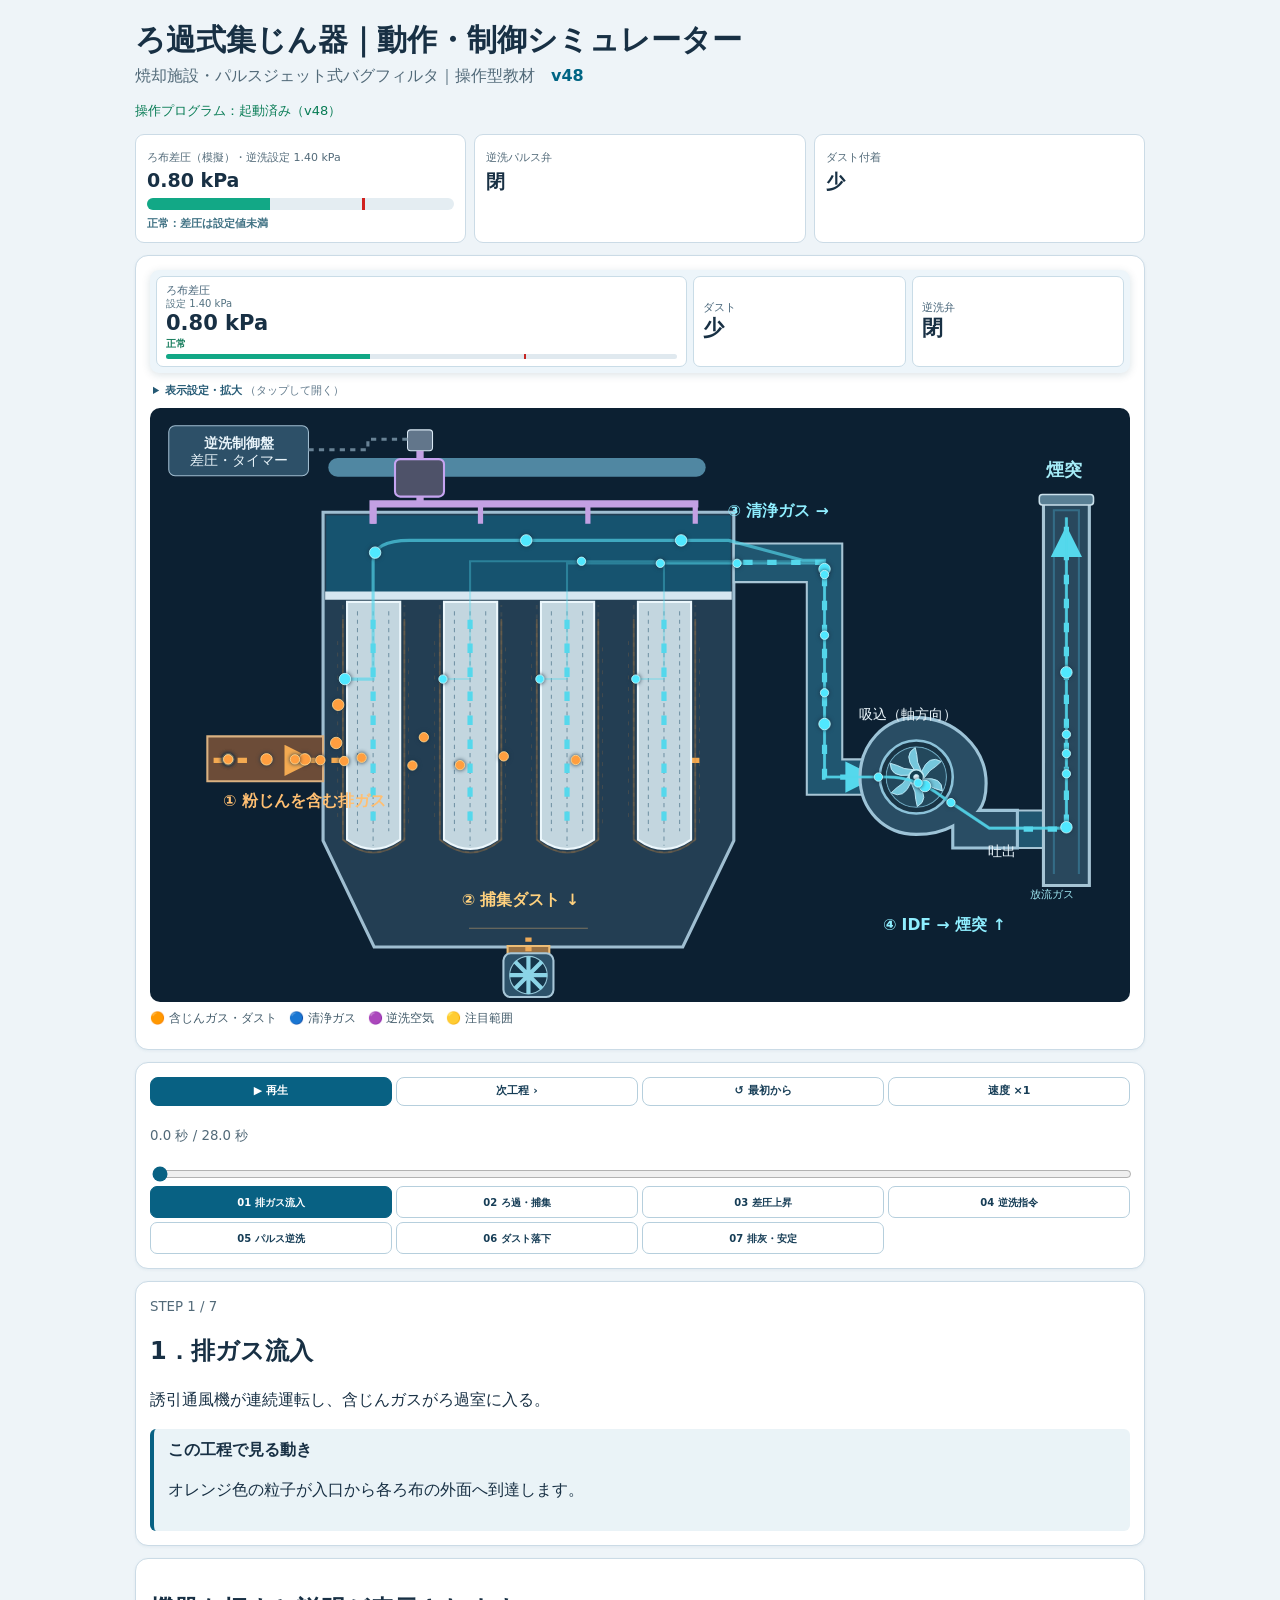
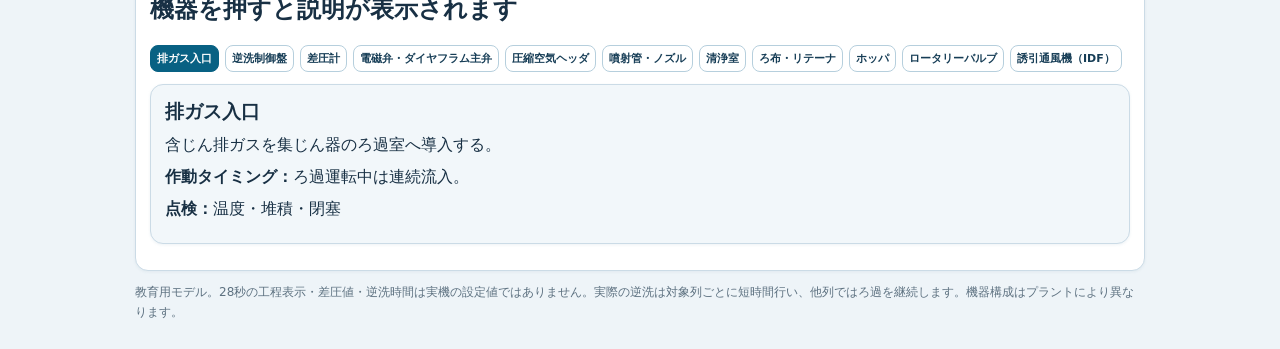
==== commit 4334eebf: "Fix continuous falling dust across 19.9–20.0 seconds and hide equipment labels over diagram" ====
--- a/bagfilter/index.html
+++ b/bagfilter/index.html
@@ -1,13 +1,13 @@
 <!doctype html>
 <html lang="ja"><head><meta charset="utf-8"><meta name="viewport" content="width=device-width,initial-scale=1">
-<title>ろ過式集じん器｜動作・制御シミュレーター v47</title>
+<title>ろ過式集じん器｜動作・制御シミュレーター v48</title>
 <style>
 :root{font-family:system-ui,-apple-system,"Hiragino Kaku Gothic ProN",Meiryo,sans-serif;color:#183044;background:#eef4f8}
 *{box-sizing:border-box}body{margin:0}.wrap{max-width:1040px;margin:auto;padding:15px}h1{font-size:clamp(20px,4vw,30px);margin:5px 0}p{line-height:1.65}small,.sub{color:#526a79}.panel{background:white;border:1px solid #cbdbe6;border-radius:13px;padding:14px;margin:12px 0;box-shadow:0 1px 3px #abc3d033}
 .stats{display:grid;grid-template-columns:repeat(3,minmax(0,1fr));gap:8px}.stat{padding:11px;border:1px solid #cbdbe6;border-radius:9px;background:white}.stat strong{font-size:19px;display:block;margin-top:4px}.stat small{font-size:11px}
 .controls{display:flex;flex-wrap:wrap;gap:8px}button{font:inherit;cursor:pointer;border:1px solid #b6cfdd;border-radius:8px;background:white;color:#163d56;padding:9px 12px;font-weight:650}button:focus-visible{outline:3px solid #ffa548}button.primary,button.active{background:#086183;color:white;border-color:#086183}
 .steps{display:grid;grid-template-columns:repeat(7,minmax(0,1fr));gap:5px}.steps button{font-size:12px;padding:8px 3px;min-height:60px}.steps button b{display:block;font-size:11px}#seek{width:100%;accent-color:#086183}
-#scene{display:block;width:100%;height:auto;background:#0c2032;border-radius:10px;touch-action:manipulation}svg text{font-family:inherit;fill:#e9f4fa;font-size:13px}svg .flow{fill:none;stroke-width:5;stroke-dasharray:9 14;animation:move 1.1s linear infinite}svg .dirty{stroke:#f4aa51}svg .clean{stroke:#55d8ec}svg .air{stroke:#ca9cfc;stroke-width:8;animation-duration:.35s}svg .tag{cursor:pointer}svg .tag rect{fill:#27455d;stroke:#8baabc;stroke-width:1.2}svg .tag text{font-size:12px;font-weight:600;pointer-events:none}svg .tag.selected rect{fill:#146f88;stroke:#8beeff;stroke-width:3}
+#scene{display:block;width:100%;height:auto;background:#0c2032;border-radius:10px;touch-action:manipulation}svg text{font-family:inherit;fill:#e9f4fa;font-size:13px}svg .flow{fill:none;stroke-width:5;stroke-dasharray:9 14;animation:move 1.1s linear infinite}svg .dirty{stroke:#f4aa51}svg .clean{stroke:#55d8ec}svg .air{stroke:#ca9cfc;stroke-width:8;animation-duration:.35s}/* The equipment-name buttons below the diagram remain interactive; hide overlaid SVG labels. */ svg .tag{display:none} svg .tag{cursor:pointer}svg .tag rect{fill:#27455d;stroke:#8baabc;stroke-width:1.2}svg .tag text{font-size:12px;font-weight:600;pointer-events:none}svg .tag.selected rect{fill:#146f88;stroke:#8beeff;stroke-width:3}
 svg .dustfall{animation:fall 1.3s linear infinite}svg .rotor{transform-origin:363px 544px;animation:spin 2.8s linear infinite}svg .fanrotor{transform-origin:735px 166px;animation:spin 1.6s linear infinite}
 svg .pulse-plume{transform-box:fill-box;transform-origin:center top;animation:jetBlast .52s ease-out infinite}svg .pulse-core{animation:jetDash .34s linear infinite}@keyframes jetBlast{0%{opacity:.22;transform:scaleY(.42) scaleX(.7)}18%{opacity:1;transform:scaleY(1) scaleX(1.1)}70%{opacity:.78;transform:scaleY(.96) scaleX(1)}100%{opacity:.25;transform:scaleY(.65) scaleX(.8)}}@keyframes jetDash{to{stroke-dashoffset:-72}} svg .bag-pulse{animation:swell .3s ease-in-out infinite alternate;transform-origin:center top;transform-box:fill-box} svg .bag-pulse .cake{stroke:#ffdc75;stroke-width:9}
 svg .glow{animation:flash .55s ease-in-out infinite alternate}
@@ -100,7 +100,7 @@
 .diagram-dashboard.high-dp #cakeLive{color:#bd1c16!important}
 </style></head>
 <body><div class="wrap">
-<header><h1>ろ過式集じん器｜動作・制御シミュレーター</h1><div class="sub">焼却施設・パルスジェット式バグフィルタ｜操作型教材　<span id="buildmark" style="color:#006584;font-weight:bold">v47</span></div><p id="runtime" style="font-size:13px;color:#8a3c20">操作プログラムを読み込み中…</p></header>
+<header><h1>ろ過式集じん器｜動作・制御シミュレーター</h1><div class="sub">焼却施設・パルスジェット式バグフィルタ｜操作型教材　<span id="buildmark" style="color:#006584;font-weight:bold">v48</span></div><p id="runtime" style="font-size:13px;color:#8a3c20">操作プログラムを読み込み中…</p></header>
 <div class="stats">
 <div class="stat" id="dpPanel"><small>ろ布差圧（模擬）・逆洗設定 1.40 kPa</small><strong id="dp">0.80 kPa</strong><div class="dp-meter"><span id="dpFill"></span><i></i></div><div id="dpAlarm" class="dp-alarm" role="status" aria-live="polite">正常：差圧は設定値未満</div></div>
 <div class="stat"><small>逆洗パルス弁</small><strong id="valve">閉</strong></div>
@@ -422,7 +422,7 @@
  });
  // One sudden synchronized detachment, then coherent cake slabs tumble into hopper.
  const release=stage===4||stage===5;
- const progress=stage===4?f:stage===5?.72+.28*f:1;
+ const progress=stage===4?.62*f:stage===5?.62+.38*f:1;
  $("dustAvalanche").style.display=release?"":"none";
  $("dustActionText").style.display=stage===4?"":"none";
  burstChunks.forEach(p=>{
@@ -565,7 +565,7 @@
 });
 setView("all");
 
-$("runtime").textContent="操作プログラム：起動済み（v47）";$("runtime").style.color="#087c55";render(true);requestAnimationFrame(tick);
+$("runtime").textContent="操作プログラム：起動済み（v48）";$("runtime").style.color="#087c55";render(true);requestAnimationFrame(tick);
 } catch(e){const p=document.getElementById("runtime");if(p){p.textContent="動作エラー："+e.message;p.style.color="#b42318"}console.error(e)}
 })();
 </script></body></html>
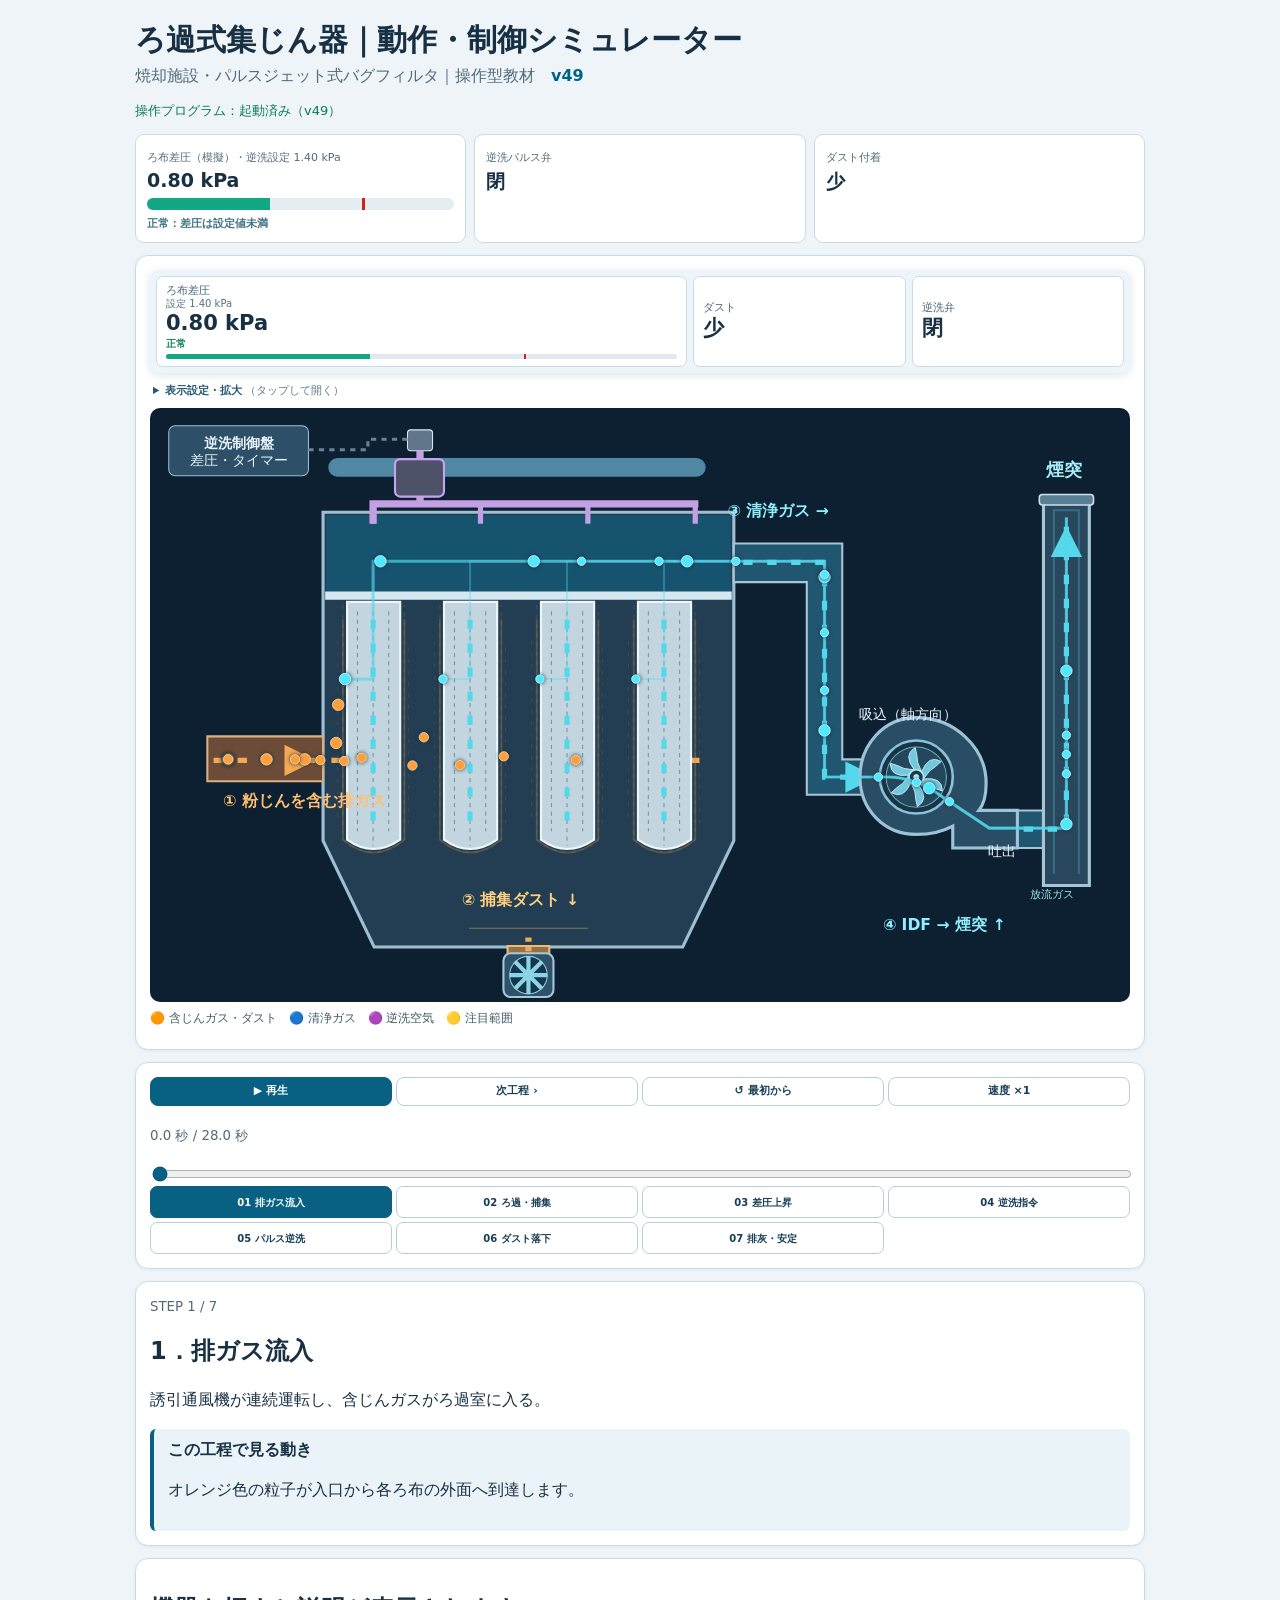
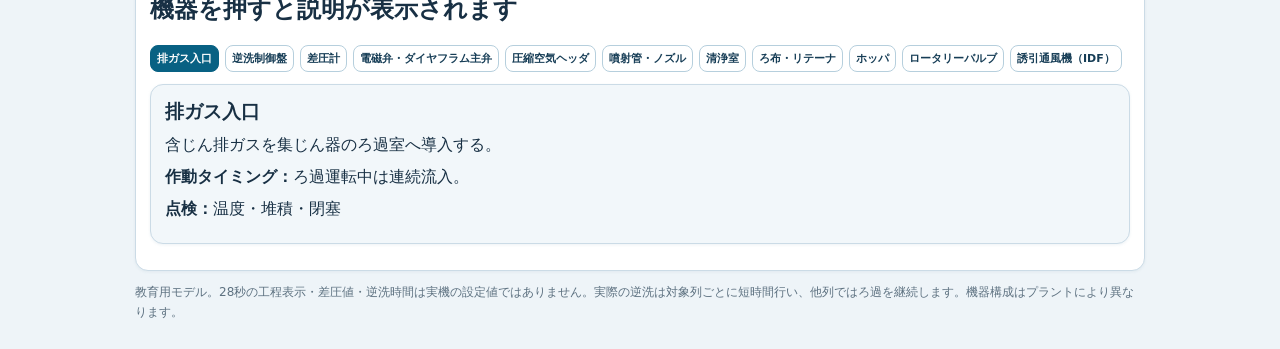
==== commit 47f5cab0: "Unify all four clean-gas flow tracks into one common clean-gas manifold" ====
--- a/bagfilter/index.html
+++ b/bagfilter/index.html
@@ -1,6 +1,6 @@
 <!doctype html>
 <html lang="ja"><head><meta charset="utf-8"><meta name="viewport" content="width=device-width,initial-scale=1">
-<title>ろ過式集じん器｜動作・制御シミュレーター v48</title>
+<title>ろ過式集じん器｜動作・制御シミュレーター v49</title>
 <style>
 :root{font-family:system-ui,-apple-system,"Hiragino Kaku Gothic ProN",Meiryo,sans-serif;color:#183044;background:#eef4f8}
 *{box-sizing:border-box}body{margin:0}.wrap{max-width:1040px;margin:auto;padding:15px}h1{font-size:clamp(20px,4vw,30px);margin:5px 0}p{line-height:1.65}small,.sub{color:#526a79}.panel{background:white;border:1px solid #cbdbe6;border-radius:13px;padding:14px;margin:12px 0;box-shadow:0 1px 3px #abc3d033}
@@ -100,7 +100,7 @@
 .diagram-dashboard.high-dp #cakeLive{color:#bd1c16!important}
 </style></head>
 <body><div class="wrap">
-<header><h1>ろ過式集じん器｜動作・制御シミュレーター</h1><div class="sub">焼却施設・パルスジェット式バグフィルタ｜操作型教材　<span id="buildmark" style="color:#006584;font-weight:bold">v48</span></div><p id="runtime" style="font-size:13px;color:#8a3c20">操作プログラムを読み込み中…</p></header>
+<header><h1>ろ過式集じん器｜動作・制御シミュレーター</h1><div class="sub">焼却施設・パルスジェット式バグフィルタ｜操作型教材　<span id="buildmark" style="color:#006584;font-weight:bold">v49</span></div><p id="runtime" style="font-size:13px;color:#8a3c20">操作プログラムを読み込み中…</p></header>
 <div class="stats">
 <div class="stat" id="dpPanel"><small>ろ布差圧（模擬）・逆洗設定 1.40 kPa</small><strong id="dp">0.80 kPa</strong><div class="dp-meter"><span id="dpFill"></span><i></i></div><div id="dpAlarm" class="dp-alarm" role="status" aria-live="polite">正常：差圧は設定値未満</div></div>
 <div class="stat"><small>逆洗パルス弁</small><strong id="valve">閉</strong></div>
@@ -273,10 +273,10 @@
  <path id="trackDirtyB" d="M75 337 L158 337 Q260 338 268 306 L277 254" fill="none" stroke="#ffb158" stroke-width="2" stroke-dasharray="5 8" opacity="0"/>
  <path id="trackDirtyC" d="M75 337 L155 337 Q347 355 357 319 L370 256" fill="none" stroke="#ffb158" stroke-width="2" stroke-dasharray="5 8" opacity="0"/>
  <path id="trackDirtyD" d="M75 337 L158 337 Q439 354 449 320 L462 256" fill="none" stroke="#ffb158" stroke-width="2" stroke-dasharray="5 8" opacity="0"/>
- <path id="trackCleanA" d="M187 260 L214 260 L214 186 L214 147 Q214 127 249 127 L555 127 L626 146 L647 146 L647 354 L707 354 Q735 354 760 373 L805 403 L879 403 L879 105" fill="none" stroke="#55d8ec" stroke-width="3" opacity=".65"/>
+ <path id="trackCleanA" d="M187 260 L214 260 L214 186 L214 147 L555 147 L626 147 L647 147 L647 354 L707 354 Q735 354 760 373 L805 403 L879 403 L879 105" fill="none" stroke="#55d8ec" stroke-width="3" opacity=".65"/>
  <path id="trackCleanB" d="M281 260 L307 260 L307 186 L307 147 L555 147 L626 147 L647 147 L647 354 L707 354 Q735 354 760 373 L805 403 L879 403 L879 105" fill="none" stroke="#55d8ec" stroke-width="2" opacity=".35"/>
- <path id="trackCleanC" d="M374 260 L400 260 L400 186 L400 149 L555 149 L626 149 L647 149 L647 354 L707 354 Q735 354 760 373 L805 403 L879 403 L879 105" fill="none" stroke="#55d8ec" stroke-width="2" opacity=".35"/>
- <path id="trackCleanD" d="M466 260 L493 260 L493 186 L493 149 L555 149 L626 149 L647 149 L647 354 L707 354 Q735 354 760 373 L805 403 L879 403 L879 105" fill="none" stroke="#55d8ec" stroke-width="2" opacity=".35"/>
+ <path id="trackCleanC" d="M374 260 L400 260 L400 186 L400 147 L555 147 L626 147 L647 147 L647 354 L707 354 Q735 354 760 373 L805 403 L879 403 L879 105" fill="none" stroke="#55d8ec" stroke-width="2" opacity=".35"/>
+ <path id="trackCleanD" d="M466 260 L493 260 L493 186 L493 147 L555 147 L626 147 L647 147 L647 354 L707 354 Q735 354 760 373 L805 403 L879 403 L879 105" fill="none" stroke="#55d8ec" stroke-width="2" opacity=".35"/>
  <path id="trackAsh" d="M186 278 Q181 350 189 411 L233 460 L270 490" fill="none" stroke="#ffc96c" stroke-width="2" stroke-dasharray="5 9" opacity="0"/>
  <g id="dirtyParticles" fill="#ff9e3f" stroke="#ffda93" stroke-width=".8"></g>
  <g id="cleanParticles" fill="#50e8ff" stroke="#c7faff" stroke-width=".8"></g>
@@ -565,7 +565,7 @@
 });
 setView("all");
 
-$("runtime").textContent="操作プログラム：起動済み（v48）";$("runtime").style.color="#087c55";render(true);requestAnimationFrame(tick);
+$("runtime").textContent="操作プログラム：起動済み（v49）";$("runtime").style.color="#087c55";render(true);requestAnimationFrame(tick);
 } catch(e){const p=document.getElementById("runtime");if(p){p.textContent="動作エラー："+e.message;p.style.color="#b42318"}console.error(e)}
 })();
 </script></body></html>
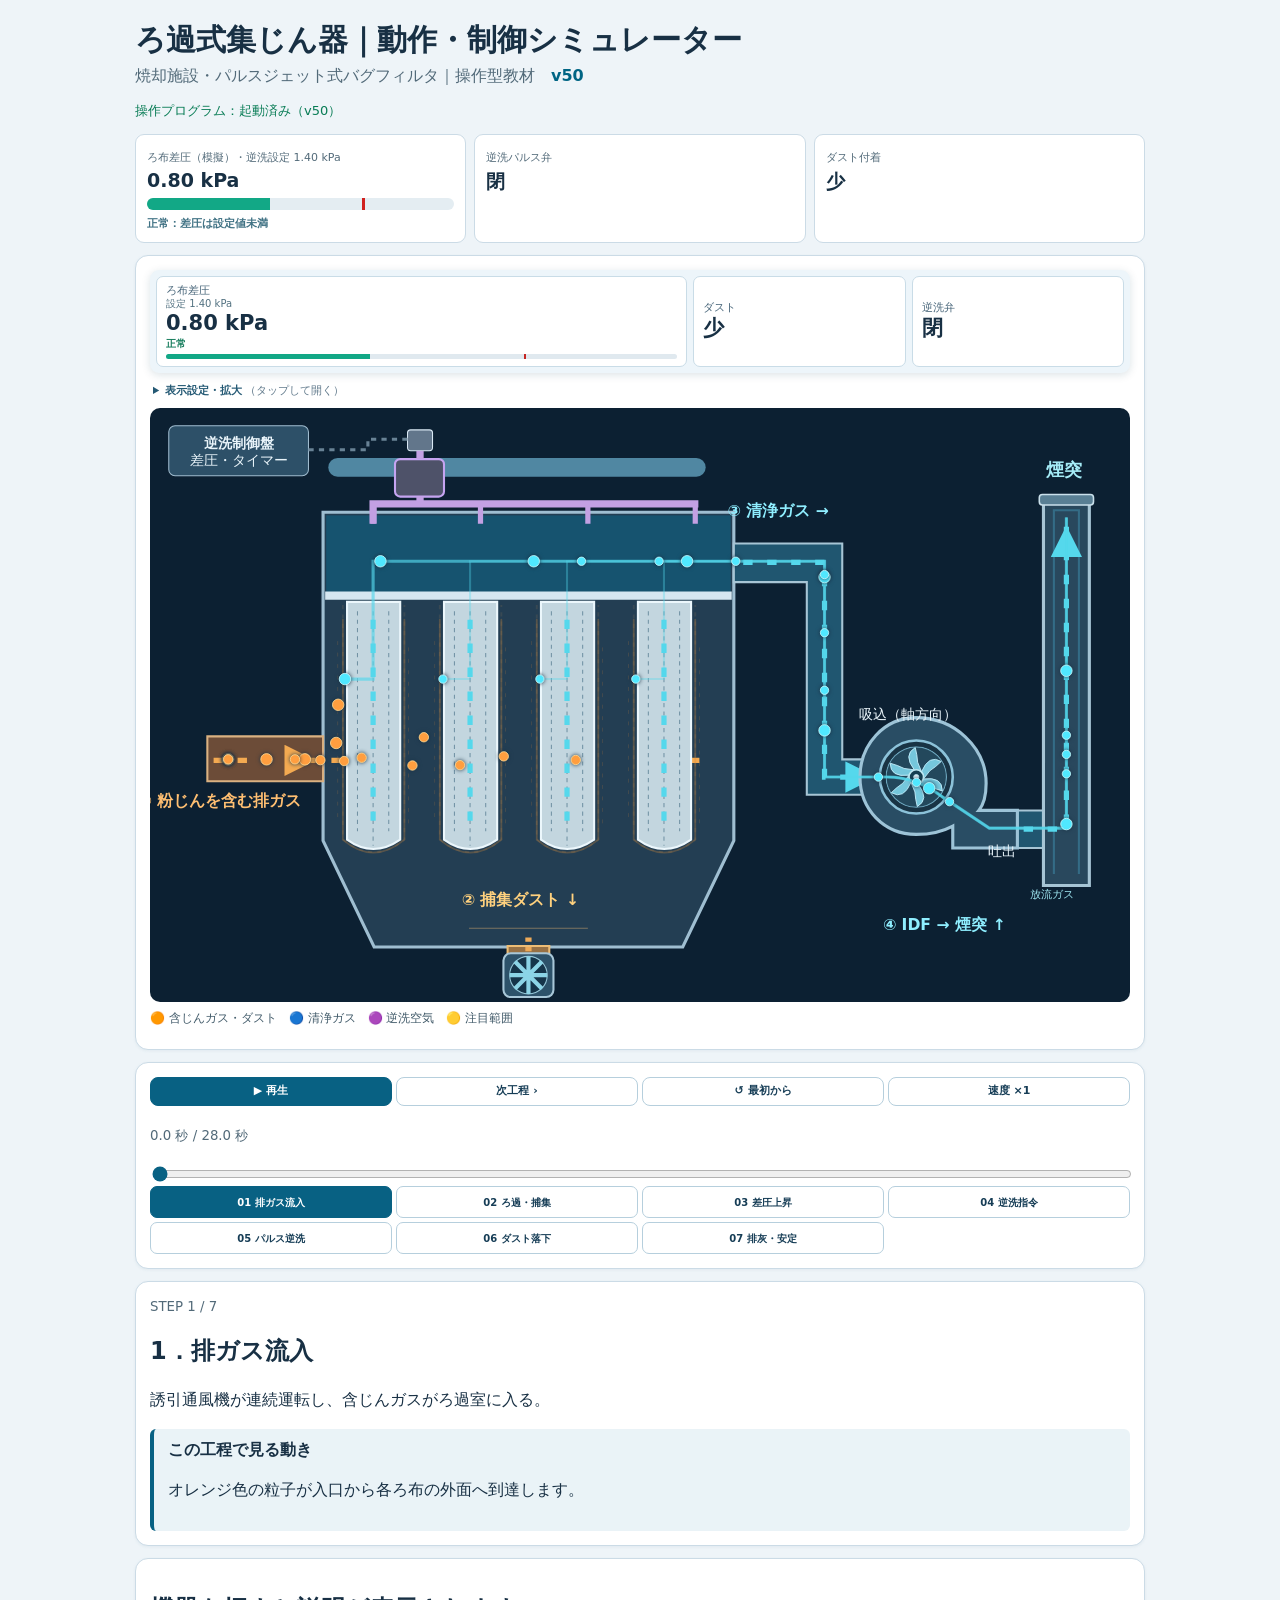
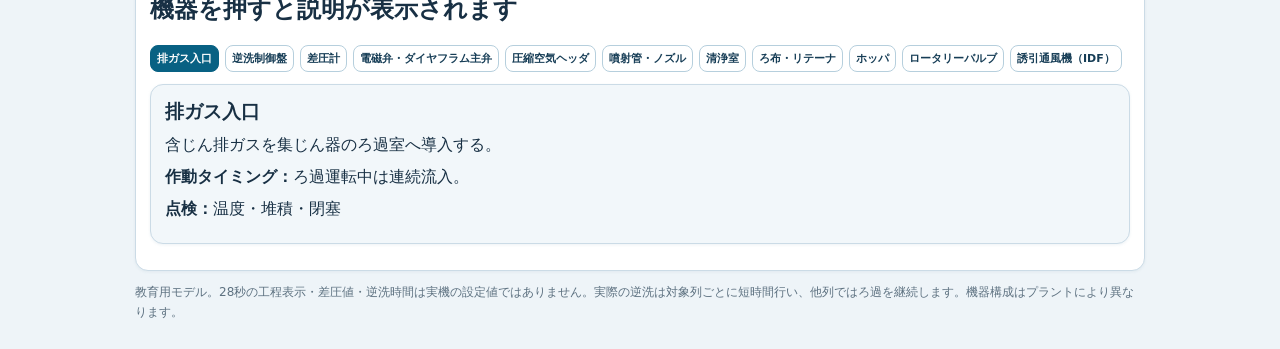
==== commit 78c37ad4: "Move orange inlet gas caption left to avoid overlapping equipment" ====
--- a/bagfilter/index.html
+++ b/bagfilter/index.html
@@ -1,6 +1,6 @@
 <!doctype html>
 <html lang="ja"><head><meta charset="utf-8"><meta name="viewport" content="width=device-width,initial-scale=1">
-<title>ろ過式集じん器｜動作・制御シミュレーター v49</title>
+<title>ろ過式集じん器｜動作・制御シミュレーター v50</title>
 <style>
 :root{font-family:system-ui,-apple-system,"Hiragino Kaku Gothic ProN",Meiryo,sans-serif;color:#183044;background:#eef4f8}
 *{box-sizing:border-box}body{margin:0}.wrap{max-width:1040px;margin:auto;padding:15px}h1{font-size:clamp(20px,4vw,30px);margin:5px 0}p{line-height:1.65}small,.sub{color:#526a79}.panel{background:white;border:1px solid #cbdbe6;border-radius:13px;padding:14px;margin:12px 0;box-shadow:0 1px 3px #abc3d033}
@@ -100,7 +100,7 @@
 .diagram-dashboard.high-dp #cakeLive{color:#bd1c16!important}
 </style></head>
 <body><div class="wrap">
-<header><h1>ろ過式集じん器｜動作・制御シミュレーター</h1><div class="sub">焼却施設・パルスジェット式バグフィルタ｜操作型教材　<span id="buildmark" style="color:#006584;font-weight:bold">v49</span></div><p id="runtime" style="font-size:13px;color:#8a3c20">操作プログラムを読み込み中…</p></header>
+<header><h1>ろ過式集じん器｜動作・制御シミュレーター</h1><div class="sub">焼却施設・パルスジェット式バグフィルタ｜操作型教材　<span id="buildmark" style="color:#006584;font-weight:bold">v50</span></div><p id="runtime" style="font-size:13px;color:#8a3c20">操作プログラムを読み込み中…</p></header>
 <div class="stats">
 <div class="stat" id="dpPanel"><small>ろ布差圧（模擬）・逆洗設定 1.40 kPa</small><strong id="dp">0.80 kPa</strong><div class="dp-meter"><span id="dpFill"></span><i></i></div><div id="dpAlarm" class="dp-alarm" role="status" aria-live="polite">正常：差圧は設定値未満</div></div>
 <div class="stat"><small>逆洗パルス弁</small><strong id="valve">閉</strong></div>
@@ -281,7 +281,7 @@
  <g id="dirtyParticles" fill="#ff9e3f" stroke="#ffda93" stroke-width=".8"></g>
  <g id="cleanParticles" fill="#50e8ff" stroke="#c7faff" stroke-width=".8"></g>
  <g id="ashParticles" fill="#ffce6e" stroke="#ffe7af" stroke-width=".9"></g>
- <text x="70" y="382" style="font-size:15px;fill:#ffbf72;font-weight:700">① 粉じんを含む排ガス</text>
+ <text x="145" y="382" text-anchor="end" style="font-size:15px;fill:#ffbf72;font-weight:700">① 粉じんを含む排ガス</text>
  <text x="554" y="104" style="font-size:15px;fill:#8feeff;font-weight:700">③ 清浄ガス →</text>
  <text x="703" y="501" style="font-size:15px;fill:#8feeff;font-weight:700">④ IDF → 煙突 ↑</text>
  <text x="299" y="477" style="font-size:15px;fill:#ffd17e;font-weight:700">② 捕集ダスト ↓</text>
@@ -565,7 +565,7 @@
 });
 setView("all");
 
-$("runtime").textContent="操作プログラム：起動済み（v49）";$("runtime").style.color="#087c55";render(true);requestAnimationFrame(tick);
+$("runtime").textContent="操作プログラム：起動済み（v50）";$("runtime").style.color="#087c55";render(true);requestAnimationFrame(tick);
 } catch(e){const p=document.getElementById("runtime");if(p){p.textContent="動作エラー："+e.message;p.style.color="#b42318"}console.error(e)}
 })();
 </script></body></html>
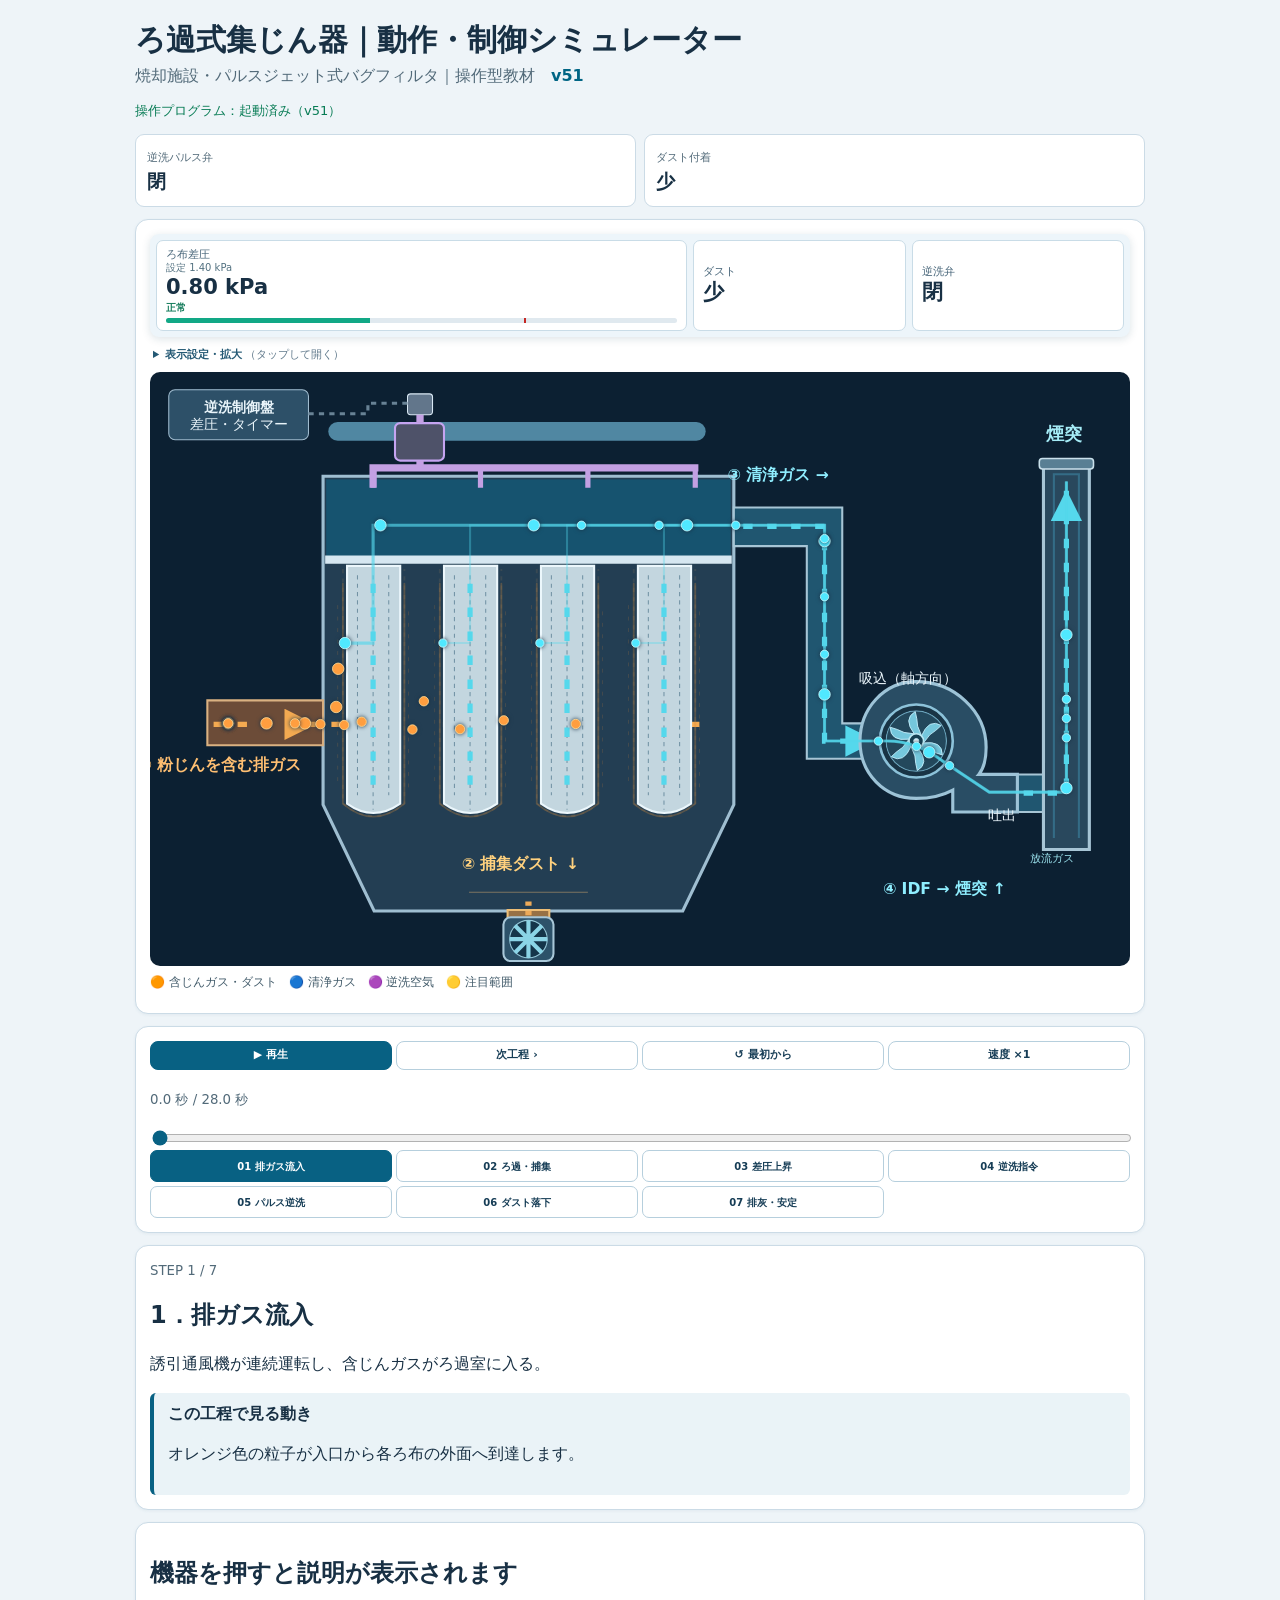
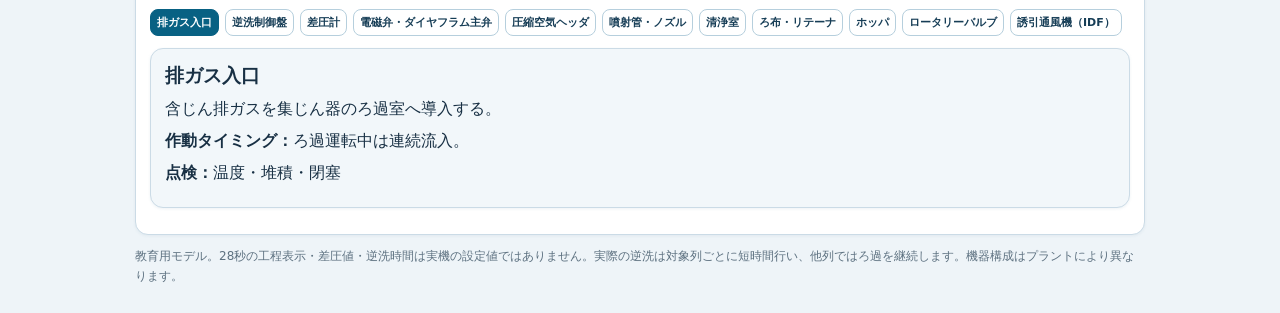
==== commit dbf9fef1: "Remove duplicate desktop differential-pressure display, retain dashboard live DP display" ====
--- a/bagfilter/index.html
+++ b/bagfilter/index.html
@@ -1,10 +1,10 @@
 <!doctype html>
 <html lang="ja"><head><meta charset="utf-8"><meta name="viewport" content="width=device-width,initial-scale=1">
-<title>ろ過式集じん器｜動作・制御シミュレーター v50</title>
+<title>ろ過式集じん器｜動作・制御シミュレーター v51</title>
 <style>
 :root{font-family:system-ui,-apple-system,"Hiragino Kaku Gothic ProN",Meiryo,sans-serif;color:#183044;background:#eef4f8}
 *{box-sizing:border-box}body{margin:0}.wrap{max-width:1040px;margin:auto;padding:15px}h1{font-size:clamp(20px,4vw,30px);margin:5px 0}p{line-height:1.65}small,.sub{color:#526a79}.panel{background:white;border:1px solid #cbdbe6;border-radius:13px;padding:14px;margin:12px 0;box-shadow:0 1px 3px #abc3d033}
-.stats{display:grid;grid-template-columns:repeat(3,minmax(0,1fr));gap:8px}.stat{padding:11px;border:1px solid #cbdbe6;border-radius:9px;background:white}.stat strong{font-size:19px;display:block;margin-top:4px}.stat small{font-size:11px}
+.stats{display:grid;grid-template-columns:repeat(2,minmax(0,1fr));gap:8px}#dpPanel{display:none}.stat{padding:11px;border:1px solid #cbdbe6;border-radius:9px;background:white}.stat strong{font-size:19px;display:block;margin-top:4px}.stat small{font-size:11px}
 .controls{display:flex;flex-wrap:wrap;gap:8px}button{font:inherit;cursor:pointer;border:1px solid #b6cfdd;border-radius:8px;background:white;color:#163d56;padding:9px 12px;font-weight:650}button:focus-visible{outline:3px solid #ffa548}button.primary,button.active{background:#086183;color:white;border-color:#086183}
 .steps{display:grid;grid-template-columns:repeat(7,minmax(0,1fr));gap:5px}.steps button{font-size:12px;padding:8px 3px;min-height:60px}.steps button b{display:block;font-size:11px}#seek{width:100%;accent-color:#086183}
 #scene{display:block;width:100%;height:auto;background:#0c2032;border-radius:10px;touch-action:manipulation}svg text{font-family:inherit;fill:#e9f4fa;font-size:13px}svg .flow{fill:none;stroke-width:5;stroke-dasharray:9 14;animation:move 1.1s linear infinite}svg .dirty{stroke:#f4aa51}svg .clean{stroke:#55d8ec}svg .air{stroke:#ca9cfc;stroke-width:8;animation-duration:.35s}/* The equipment-name buttons below the diagram remain interactive; hide overlaid SVG labels. */ svg .tag{display:none} svg .tag{cursor:pointer}svg .tag rect{fill:#27455d;stroke:#8baabc;stroke-width:1.2}svg .tag text{font-size:12px;font-weight:600;pointer-events:none}svg .tag.selected rect{fill:#146f88;stroke:#8beeff;stroke-width:3}
@@ -100,7 +100,7 @@
 .diagram-dashboard.high-dp #cakeLive{color:#bd1c16!important}
 </style></head>
 <body><div class="wrap">
-<header><h1>ろ過式集じん器｜動作・制御シミュレーター</h1><div class="sub">焼却施設・パルスジェット式バグフィルタ｜操作型教材　<span id="buildmark" style="color:#006584;font-weight:bold">v50</span></div><p id="runtime" style="font-size:13px;color:#8a3c20">操作プログラムを読み込み中…</p></header>
+<header><h1>ろ過式集じん器｜動作・制御シミュレーター</h1><div class="sub">焼却施設・パルスジェット式バグフィルタ｜操作型教材　<span id="buildmark" style="color:#006584;font-weight:bold">v51</span></div><p id="runtime" style="font-size:13px;color:#8a3c20">操作プログラムを読み込み中…</p></header>
 <div class="stats">
 <div class="stat" id="dpPanel"><small>ろ布差圧（模擬）・逆洗設定 1.40 kPa</small><strong id="dp">0.80 kPa</strong><div class="dp-meter"><span id="dpFill"></span><i></i></div><div id="dpAlarm" class="dp-alarm" role="status" aria-live="polite">正常：差圧は設定値未満</div></div>
 <div class="stat"><small>逆洗パルス弁</small><strong id="valve">閉</strong></div>
@@ -565,7 +565,7 @@
 });
 setView("all");
 
-$("runtime").textContent="操作プログラム：起動済み（v50）";$("runtime").style.color="#087c55";render(true);requestAnimationFrame(tick);
+$("runtime").textContent="操作プログラム：起動済み（v51）";$("runtime").style.color="#087c55";render(true);requestAnimationFrame(tick);
 } catch(e){const p=document.getElementById("runtime");if(p){p.textContent="動作エラー："+e.message;p.style.color="#b42318"}console.error(e)}
 })();
 </script></body></html>
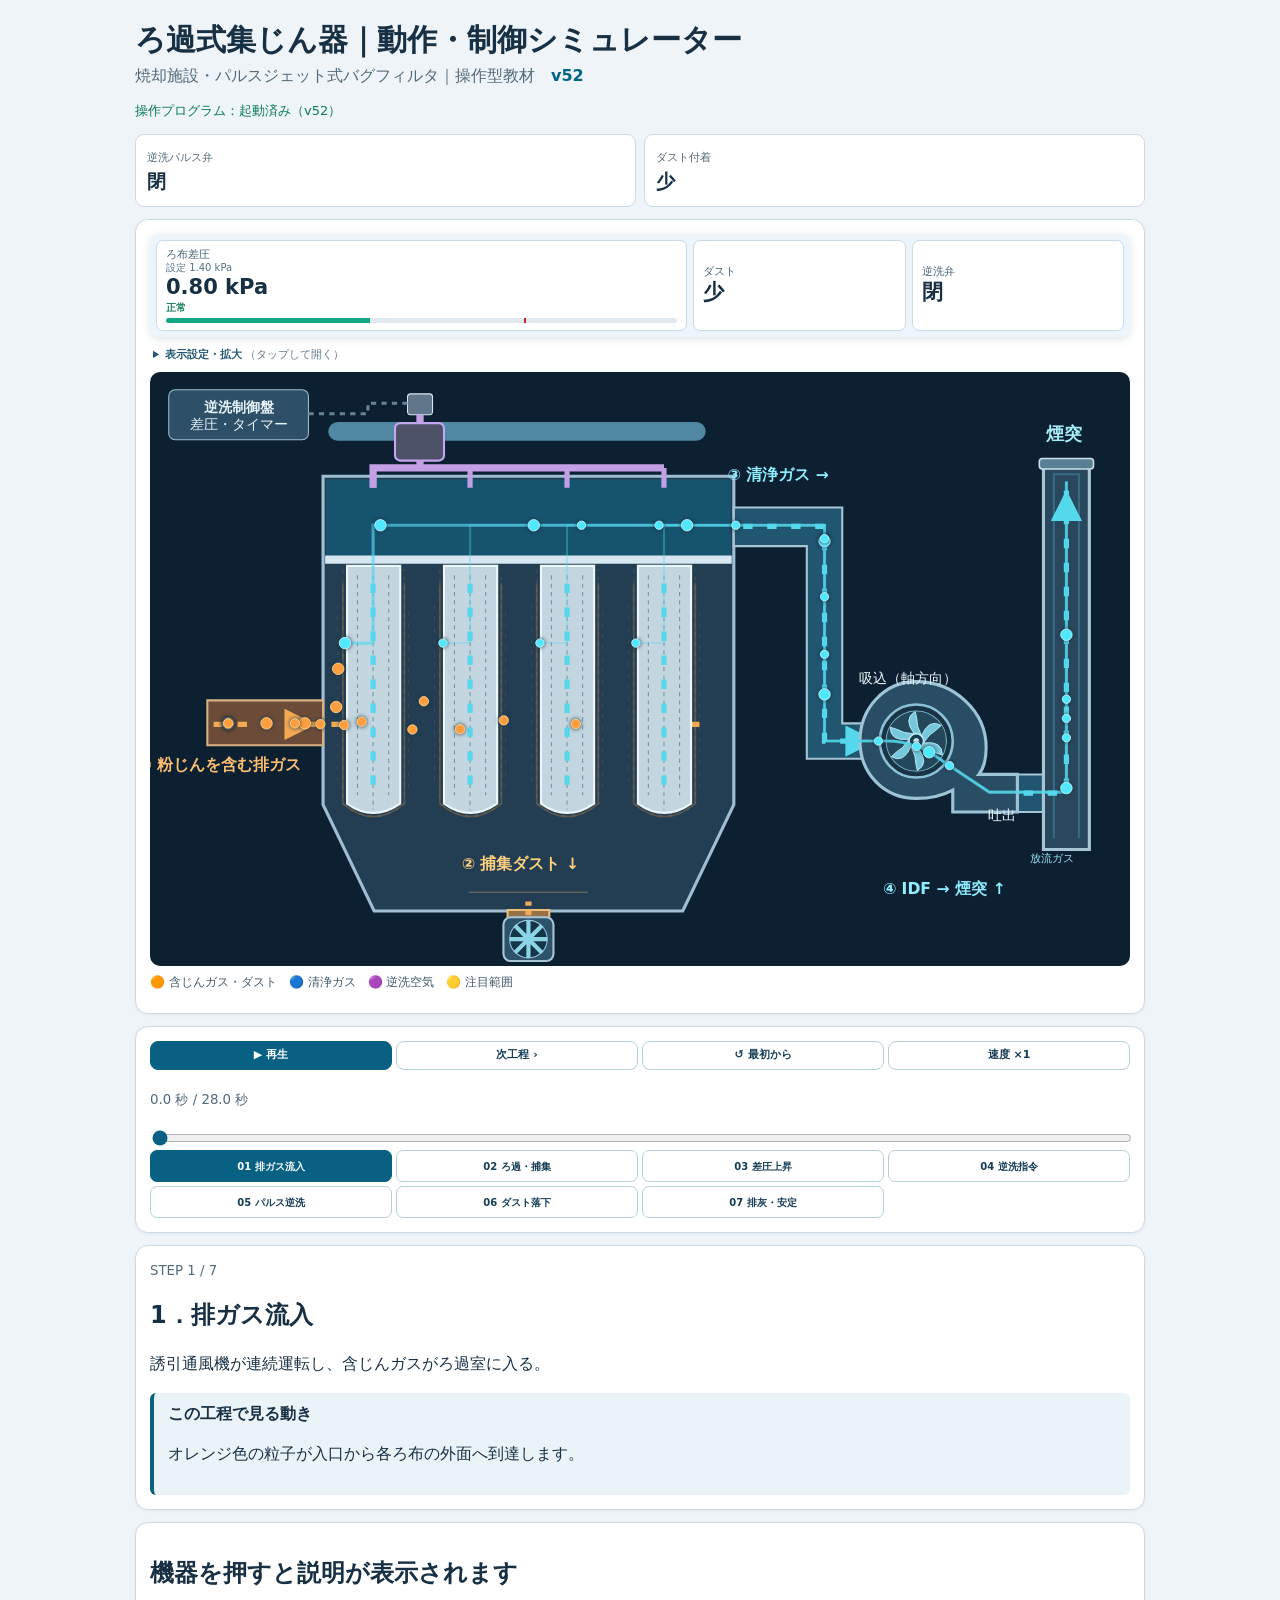
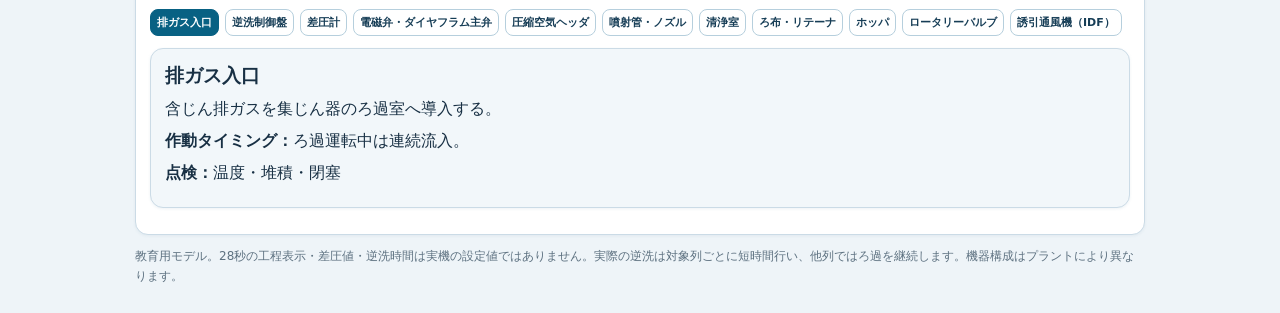
==== commit 1f3cf7dc: "Align all four pulse-air branch pipes with filter bag and jet centerlines" ====
--- a/bagfilter/index.html
+++ b/bagfilter/index.html
@@ -1,6 +1,6 @@
 <!doctype html>
 <html lang="ja"><head><meta charset="utf-8"><meta name="viewport" content="width=device-width,initial-scale=1">
-<title>ろ過式集じん器｜動作・制御シミュレーター v51</title>
+<title>ろ過式集じん器｜動作・制御シミュレーター v52</title>
 <style>
 :root{font-family:system-ui,-apple-system,"Hiragino Kaku Gothic ProN",Meiryo,sans-serif;color:#183044;background:#eef4f8}
 *{box-sizing:border-box}body{margin:0}.wrap{max-width:1040px;margin:auto;padding:15px}h1{font-size:clamp(20px,4vw,30px);margin:5px 0}p{line-height:1.65}small,.sub{color:#526a79}.panel{background:white;border:1px solid #cbdbe6;border-radius:13px;padding:14px;margin:12px 0;box-shadow:0 1px 3px #abc3d033}
@@ -100,7 +100,7 @@
 .diagram-dashboard.high-dp #cakeLive{color:#bd1c16!important}
 </style></head>
 <body><div class="wrap">
-<header><h1>ろ過式集じん器｜動作・制御シミュレーター</h1><div class="sub">焼却施設・パルスジェット式バグフィルタ｜操作型教材　<span id="buildmark" style="color:#006584;font-weight:bold">v51</span></div><p id="runtime" style="font-size:13px;color:#8a3c20">操作プログラムを読み込み中…</p></header>
+<header><h1>ろ過式集じん器｜動作・制御シミュレーター</h1><div class="sub">焼却施設・パルスジェット式バグフィルタ｜操作型教材　<span id="buildmark" style="color:#006584;font-weight:bold">v52</span></div><p id="runtime" style="font-size:13px;color:#8a3c20">操作プログラムを読み込み中…</p></header>
 <div class="stats">
 <div class="stat" id="dpPanel"><small>ろ布差圧（模擬）・逆洗設定 1.40 kPa</small><strong id="dp">0.80 kPa</strong><div class="dp-meter"><span id="dpFill"></span><i></i></div><div id="dpAlarm" class="dp-alarm" role="status" aria-live="polite">正常：差圧は設定値未満</div></div>
 <div class="stat"><small>逆洗パルス弁</small><strong id="valve">閉</strong></div>
@@ -197,8 +197,8 @@
 <path d="M180 57H524" stroke="#5087a2" stroke-width="18" stroke-linecap="round"/>
 <rect id="pulseValve" x="235" y="49" width="47" height="36" rx="5" fill="#4e5269" stroke="#c5a4f1" stroke-width="2"/>
 <rect id="solenoid" x="247" y="21" width="24" height="20" rx="3" fill="#62768b" stroke="#d9e8f4"/>
-<path d="M259 41V49M259 85V92H526M259 92H214V111" stroke="#c3a0e3" stroke-width="7" fill="none"/>
-<g stroke="#c3a0e3" stroke-width="5"><path d="M214 92V111M317 92V111M420 92V111M523 92V111"/></g>
+<path d="M259 41V49M259 85V92H493M259 92H214V111" stroke="#c3a0e3" stroke-width="7" fill="none"/>
+<g stroke="#c3a0e3" stroke-width="5"><path d="M214 92V111M307 92V111M400 92V111M493 92V111"/></g>
 <g id="jet" style="display:none" pointer-events="none"><g class="pulse-plume" style="animation-delay:-0.000s">
  <path d="M210 116 Q199 171 196 241 Q214 258 232 241 Q229 171 218 116Z" fill="url(#pulseAirGradient)" opacity=".92"/>
  <path d="M214 116V279" stroke="#ecf7ff" stroke-width="5.5" stroke-linecap="round" stroke-dasharray="21 15" class="pulse-core"/>
@@ -565,7 +565,7 @@
 });
 setView("all");
 
-$("runtime").textContent="操作プログラム：起動済み（v51）";$("runtime").style.color="#087c55";render(true);requestAnimationFrame(tick);
+$("runtime").textContent="操作プログラム：起動済み（v52）";$("runtime").style.color="#087c55";render(true);requestAnimationFrame(tick);
 } catch(e){const p=document.getElementById("runtime");if(p){p.textContent="動作エラー："+e.message;p.style.color="#b42318"}console.error(e)}
 })();
 </script></body></html>
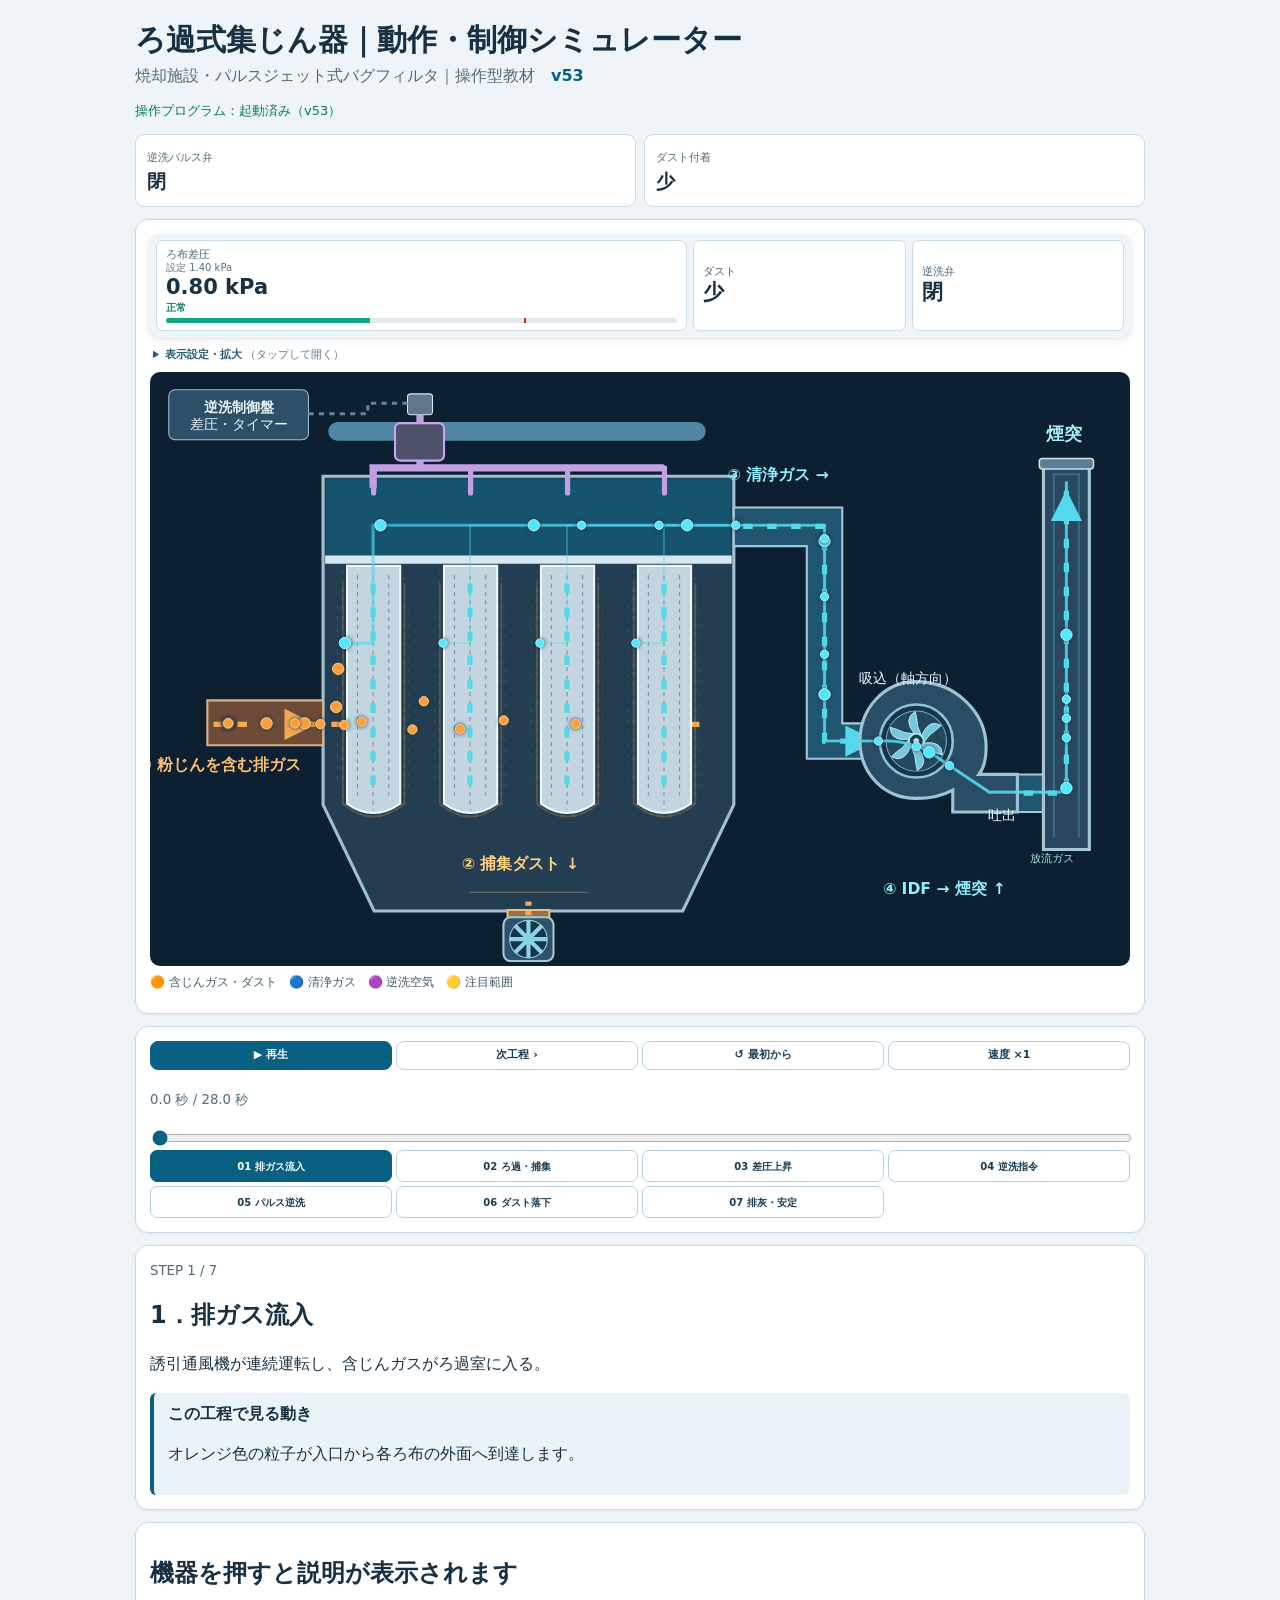
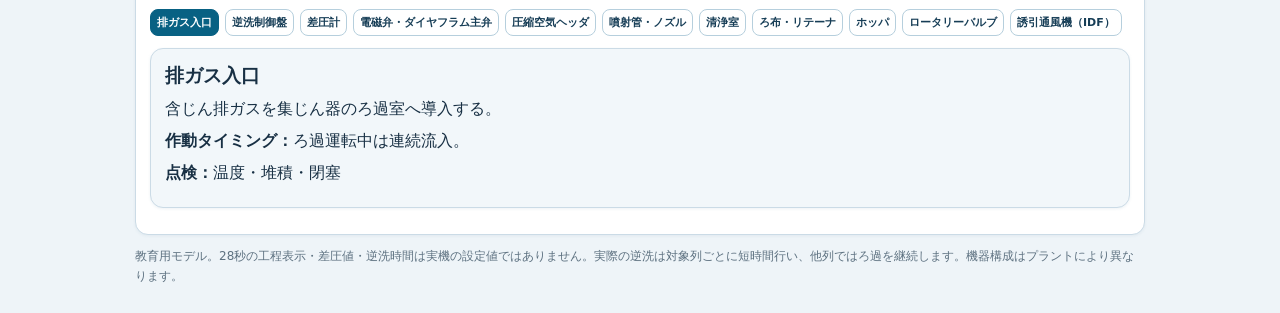
==== commit f834b964: "Align pulse branches to filter bag geometry and strengthen mobile backwash plumes v53" ====
--- a/bagfilter/index.html
+++ b/bagfilter/index.html
@@ -1,6 +1,6 @@
 <!doctype html>
 <html lang="ja"><head><meta charset="utf-8"><meta name="viewport" content="width=device-width,initial-scale=1">
-<title>ろ過式集じん器｜動作・制御シミュレーター v52</title>
+<title>ろ過式集じん器｜動作・制御シミュレーター v53</title>
 <style>
 :root{font-family:system-ui,-apple-system,"Hiragino Kaku Gothic ProN",Meiryo,sans-serif;color:#183044;background:#eef4f8}
 *{box-sizing:border-box}body{margin:0}.wrap{max-width:1040px;margin:auto;padding:15px}h1{font-size:clamp(20px,4vw,30px);margin:5px 0}p{line-height:1.65}small,.sub{color:#526a79}.panel{background:white;border:1px solid #cbdbe6;border-radius:13px;padding:14px;margin:12px 0;box-shadow:0 1px 3px #abc3d033}
@@ -9,7 +9,14 @@
 .steps{display:grid;grid-template-columns:repeat(7,minmax(0,1fr));gap:5px}.steps button{font-size:12px;padding:8px 3px;min-height:60px}.steps button b{display:block;font-size:11px}#seek{width:100%;accent-color:#086183}
 #scene{display:block;width:100%;height:auto;background:#0c2032;border-radius:10px;touch-action:manipulation}svg text{font-family:inherit;fill:#e9f4fa;font-size:13px}svg .flow{fill:none;stroke-width:5;stroke-dasharray:9 14;animation:move 1.1s linear infinite}svg .dirty{stroke:#f4aa51}svg .clean{stroke:#55d8ec}svg .air{stroke:#ca9cfc;stroke-width:8;animation-duration:.35s}/* The equipment-name buttons below the diagram remain interactive; hide overlaid SVG labels. */ svg .tag{display:none} svg .tag{cursor:pointer}svg .tag rect{fill:#27455d;stroke:#8baabc;stroke-width:1.2}svg .tag text{font-size:12px;font-weight:600;pointer-events:none}svg .tag.selected rect{fill:#146f88;stroke:#8beeff;stroke-width:3}
 svg .dustfall{animation:fall 1.3s linear infinite}svg .rotor{transform-origin:363px 544px;animation:spin 2.8s linear infinite}svg .fanrotor{transform-origin:735px 166px;animation:spin 1.6s linear infinite}
-svg .pulse-plume{transform-box:fill-box;transform-origin:center top;animation:jetBlast .52s ease-out infinite}svg .pulse-core{animation:jetDash .34s linear infinite}@keyframes jetBlast{0%{opacity:.22;transform:scaleY(.42) scaleX(.7)}18%{opacity:1;transform:scaleY(1) scaleX(1.1)}70%{opacity:.78;transform:scaleY(.96) scaleX(1)}100%{opacity:.25;transform:scaleY(.65) scaleX(.8)}}@keyframes jetDash{to{stroke-dashoffset:-72}} svg .bag-pulse{animation:swell .3s ease-in-out infinite alternate;transform-origin:center top;transform-box:fill-box} svg .bag-pulse .cake{stroke:#ffdc75;stroke-width:9}
+svg .pulse-plume{transform-box:fill-box;transform-origin:center top;animation:jetBlast .52s ease-out infinite}
+@media(max-width:768px){
+ svg #jet .pulse-plume>path:first-child{opacity:1!important;stroke:#b9e7ff;stroke-width:1.6;filter:drop-shadow(0 0 8px #8ddcff)}
+ svg #jet .pulse-core{stroke:#ffffff;stroke-width:10!important;stroke-dasharray:24 9;filter:drop-shadow(0 0 9px #6ed8ff)}
+ svg #jet .pulse-plume>path:nth-child(3){stroke-width:4;opacity:1!important}
+ svg #jet .pulse-plume>path:nth-child(4){stroke-width:5}
+ svg #jet .pulse-plume{animation-duration:.65s}
+}svg .pulse-core{animation:jetDash .34s linear infinite}@keyframes jetBlast{0%{opacity:.22;transform:scaleY(.42) scaleX(.7)}18%{opacity:1;transform:scaleY(1) scaleX(1.1)}70%{opacity:.78;transform:scaleY(.96) scaleX(1)}100%{opacity:.25;transform:scaleY(.65) scaleX(.8)}}@keyframes jetDash{to{stroke-dashoffset:-72}} svg .bag-pulse{animation:swell .3s ease-in-out infinite alternate;transform-origin:center top;transform-box:fill-box} svg .bag-pulse .cake{stroke:#ffdc75;stroke-width:9}
 svg .glow{animation:flash .55s ease-in-out infinite alternate}
 .paused svg *{animation-play-state:paused!important}@keyframes move{to{stroke-dashoffset:-46}}@keyframes spin{to{transform:rotate(360deg)}}@keyframes fall{0%{transform:translateY(-13px);opacity:0}20%{opacity:1}100%{transform:translateY(95px);opacity:0}}@keyframes flash{to{opacity:.3}}@keyframes swell{to{transform:scaleX(1.13)}}
 .legend{display:flex;flex-wrap:wrap;gap:12px;color:#425b6a;font-size:12px;margin:8px 0}.explain{background:#eaf3f7;border-left:4px solid #086183;padding:11px 14px;border-radius:6px}.devices{display:flex;flex-wrap:wrap;gap:6px}.devices button{font-size:12px;padding:7px}.two{display:grid;grid-template-columns:1fr 1fr;gap:12px}.detail h3{margin:0 0 7px}.detail p{margin:6px 0}.hint{font-size:12px;color:#617684}.note{font-size:12px;color:#5d7180}
@@ -100,7 +107,7 @@
 .diagram-dashboard.high-dp #cakeLive{color:#bd1c16!important}
 </style></head>
 <body><div class="wrap">
-<header><h1>ろ過式集じん器｜動作・制御シミュレーター</h1><div class="sub">焼却施設・パルスジェット式バグフィルタ｜操作型教材　<span id="buildmark" style="color:#006584;font-weight:bold">v52</span></div><p id="runtime" style="font-size:13px;color:#8a3c20">操作プログラムを読み込み中…</p></header>
+<header><h1>ろ過式集じん器｜動作・制御シミュレーター</h1><div class="sub">焼却施設・パルスジェット式バグフィルタ｜操作型教材　<span id="buildmark" style="color:#006584;font-weight:bold">v53</span></div><p id="runtime" style="font-size:13px;color:#8a3c20">操作プログラムを読み込み中…</p></header>
 <div class="stats">
 <div class="stat" id="dpPanel"><small>ろ布差圧（模擬）・逆洗設定 1.40 kPa</small><strong id="dp">0.80 kPa</strong><div class="dp-meter"><span id="dpFill"></span><i></i></div><div id="dpAlarm" class="dp-alarm" role="status" aria-live="polite">正常：差圧は設定値未満</div></div>
 <div class="stat"><small>逆洗パルス弁</small><strong id="valve">閉</strong></div>
@@ -198,7 +205,7 @@
 <rect id="pulseValve" x="235" y="49" width="47" height="36" rx="5" fill="#4e5269" stroke="#c5a4f1" stroke-width="2"/>
 <rect id="solenoid" x="247" y="21" width="24" height="20" rx="3" fill="#62768b" stroke="#d9e8f4"/>
 <path d="M259 41V49M259 85V92H493M259 92H214V111" stroke="#c3a0e3" stroke-width="7" fill="none"/>
-<g stroke="#c3a0e3" stroke-width="5"><path d="M214 92V111M307 92V111M400 92V111M493 92V111"/></g>
+<g id="pulseBranches" stroke="#c3a0e3" stroke-width="5" stroke-linecap="round" fill="none"><path d="M214 92V116M307 92V116M400 92V116M493 92V116"/></g>
 <g id="jet" style="display:none" pointer-events="none"><g class="pulse-plume" style="animation-delay:-0.000s">
  <path d="M210 116 Q199 171 196 241 Q214 258 232 241 Q229 171 218 116Z" fill="url(#pulseAirGradient)" opacity=".92"/>
  <path d="M214 116V279" stroke="#ecf7ff" stroke-width="5.5" stroke-linecap="round" stroke-dasharray="21 15" class="pulse-core"/>
@@ -315,6 +322,21 @@
 (function(){
 try {
 const $=id=>document.getElementById(id),ns="http://www.w3.org/2000/svg";
+/* Use bag body geometry as the source of truth for pulse branches and jet plumes.
+   All positions remain in SVG viewBox units, so mobile scaling cannot desynchronize them. */
+function alignPulseToBags(){
+ const bodies=[...document.querySelectorAll('#bags > g[data-bag] > path:first-child')];
+ const branches=document.querySelector('#pulseBranches path');
+ const plumes=[...document.querySelectorAll('#jet > .pulse-plume')];
+ if(bodies.length!==4||!branches||plumes.length!==4)return;
+ const centers=bodies.map(el=>{const b=el.getBBox();return +(b.x+b.width/2).toFixed(2)});
+ branches.setAttribute('d',centers.map(x=>'M'+x+' 92V116').join(''));
+ plumes.forEach((p,i)=>{
+   const originally=[214,307,400,493][i];
+   p.setAttribute('transform','translate('+(centers[i]-originally).toFixed(2)+' 0)');
+ });
+}
+
 const phases=[
 ["排ガス流入","誘引通風機が連続運転し、含じんガスがろ過室に入る。","オレンジ色の粒子が入口から各ろ布の外面へ到達します。",.8,"閉","少",[52,306,190,68],"inlet"],
 ["ろ過・捕集","ガスはろ布の外側から内側へ通過。ばいじんは外面に蓄積し、清浄ガスは上部へ流れる。","時間経過で左端ろ布の外側に茶色のダスト層が徐々に厚くなります。ガスはろ過され、水色粒子が右端の出口へ流れます。",.9,"閉","増加",[169,180,389,265],"bags"],
@@ -565,7 +587,7 @@
 });
 setView("all");
 
-$("runtime").textContent="操作プログラム：起動済み（v52）";$("runtime").style.color="#087c55";render(true);requestAnimationFrame(tick);
+alignPulseToBags();$("runtime").textContent="操作プログラム：起動済み（v53）";$("runtime").style.color="#087c55";render(true);requestAnimationFrame(tick);
 } catch(e){const p=document.getElementById("runtime");if(p){p.textContent="動作エラー："+e.message;p.style.color="#b42318"}console.error(e)}
 })();
 </script></body></html>
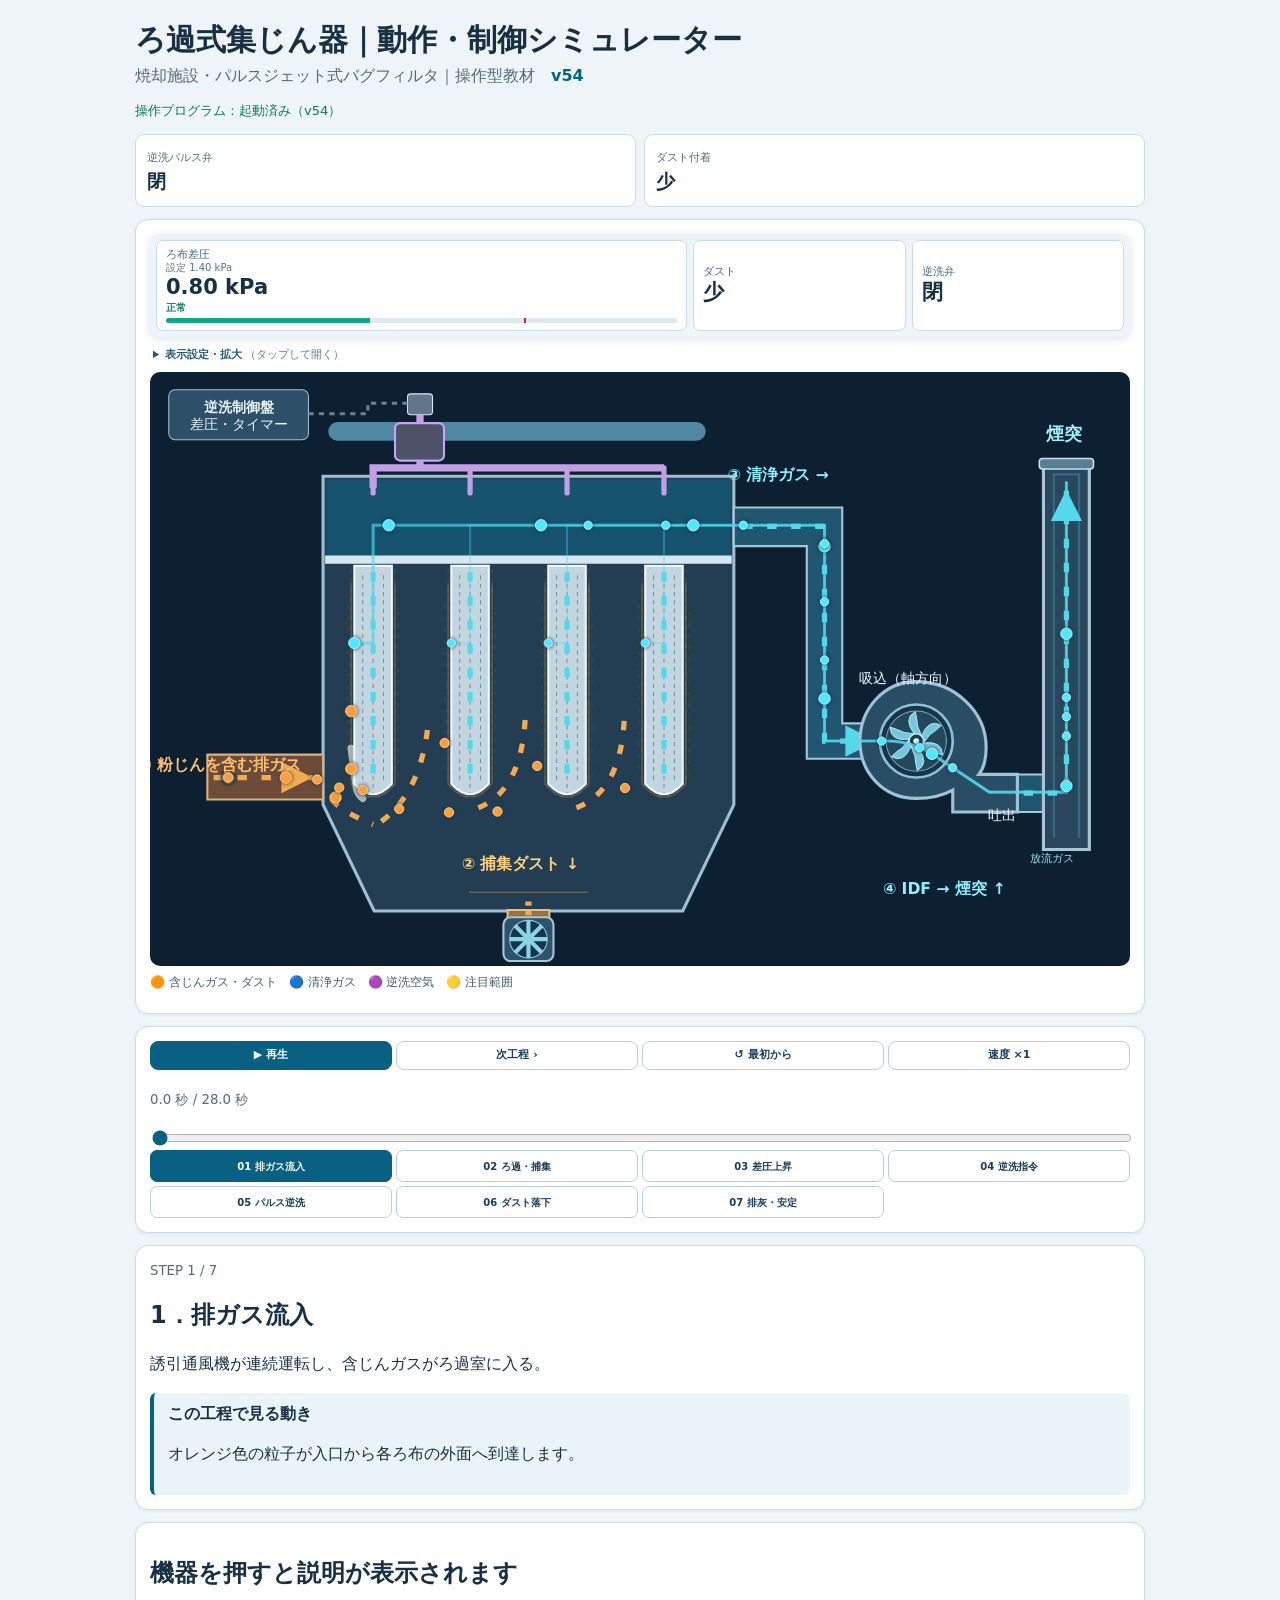
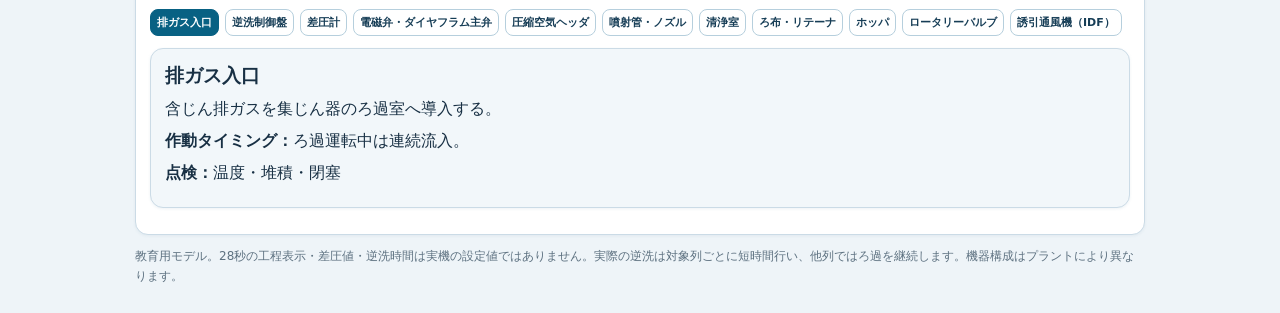
==== commit 2251c246: "Improve baghouse sectional proportions: slimmer hanging bags, lower dust inlet with baffle, aligned " ====
--- a/bagfilter/index.html
+++ b/bagfilter/index.html
@@ -1,6 +1,6 @@
 <!doctype html>
 <html lang="ja"><head><meta charset="utf-8"><meta name="viewport" content="width=device-width,initial-scale=1">
-<title>ろ過式集じん器｜動作・制御シミュレーター v53</title>
+<title>ろ過式集じん器｜動作・制御シミュレーター v54</title>
 <style>
 :root{font-family:system-ui,-apple-system,"Hiragino Kaku Gothic ProN",Meiryo,sans-serif;color:#183044;background:#eef4f8}
 *{box-sizing:border-box}body{margin:0}.wrap{max-width:1040px;margin:auto;padding:15px}h1{font-size:clamp(20px,4vw,30px);margin:5px 0}p{line-height:1.65}small,.sub{color:#526a79}.panel{background:white;border:1px solid #cbdbe6;border-radius:13px;padding:14px;margin:12px 0;box-shadow:0 1px 3px #abc3d033}
@@ -107,7 +107,7 @@
 .diagram-dashboard.high-dp #cakeLive{color:#bd1c16!important}
 </style></head>
 <body><div class="wrap">
-<header><h1>ろ過式集じん器｜動作・制御シミュレーター</h1><div class="sub">焼却施設・パルスジェット式バグフィルタ｜操作型教材　<span id="buildmark" style="color:#006584;font-weight:bold">v53</span></div><p id="runtime" style="font-size:13px;color:#8a3c20">操作プログラムを読み込み中…</p></header>
+<header><h1>ろ過式集じん器｜動作・制御シミュレーター</h1><div class="sub">焼却施設・パルスジェット式バグフィルタ｜操作型教材　<span id="buildmark" style="color:#006584;font-weight:bold">v54</span></div><p id="runtime" style="font-size:13px;color:#8a3c20">操作プログラムを読み込み中…</p></header>
 <div class="stats">
 <div class="stat" id="dpPanel"><small>ろ布差圧（模擬）・逆洗設定 1.40 kPa</small><strong id="dp">0.80 kPa</strong><div class="dp-meter"><span id="dpFill"></span><i></i></div><div id="dpAlarm" class="dp-alarm" role="status" aria-live="polite">正常：差圧は設定値未満</div></div>
 <div class="stat"><small>逆洗パルス弁</small><strong id="valve">閉</strong></div>
@@ -136,14 +136,16 @@
 <path d="M166 100H560V415L511 517H215L166 415Z" fill="#233e53" stroke="#9fbed1" stroke-width="3"/>
 <rect x="169" y="103" width="388" height="75" fill="#145775" opacity=".85"/>
 <path d="M168 180H558" stroke="#d6e7f1" stroke-width="8"/>
-<path d="M55 315H166V358H55Z" fill="#6c4c38" stroke="#dab181" stroke-width="2"/>
-<path class="flow dirty" d="M61 338H159" marker-end="url(#arrO)"/>
-<g id="dirtyflow"><path class="flow dirty" d="M174 338H212 M281 338H314 M389 338H422 M495 338H538"/></g>
+<!-- Inlet below the tube sheet, near hopper shoulder; inlet deflector turns the dusty stream toward the bag exteriors. -->
+<path d="M55 367H166V410H55Z" fill="#6c4c38" stroke="#dab181" stroke-width="2"/>
+<path class="flow dirty" d="M61 389H156" marker-end="url(#arrO)"/>
+<path d="M193 361L198 399Q199 405 204 409" stroke="#a7b7bf" stroke-width="7" fill="none" stroke-linecap="round"/>
+<g id="dirtyflow"><path class="flow dirty" d="M174 410Q184 422 214 434 M222 431Q261 402 267 335 M315 418Q357 401 360 330 M409 418Q453 401 455 329"/></g>
 <!-- pressure difference alert wash: red only when threshold is reached -->
 <rect id="dpHighZone" x="170" y="187" width="384" height="248" rx="10" fill="#ff4637" opacity="0" pointer-events="none"/>
 <g id="dpHighLabel" style="display:none" pointer-events="none"><rect x="285" y="374" width="206" height="39" rx="8" fill="#a9231c" stroke="#ffb3aa" stroke-width="2"/><text x="388" y="399" text-anchor="middle" style="font-size:17px;font-weight:800">差圧上限到達！</text></g>
 <!-- bags: four independent rows/illustrative section -->
-<g id="bags"><g data-bag="0"><path d="M189 186H240V414Q214 432 189 414Z" fill="#c3d6df" stroke="#ecf7fc" stroke-width="2"/><path d="M199 195V406 M214 195V420 M229 195V406" stroke="#7192a4" stroke-dasharray="4 4" fill="none"/><path class="cake" d="M185 189V414Q214 438 244 414V189" fill="none" stroke="#f1a85a" stroke-width="6" stroke-dasharray="4 5" opacity=".25"/><path class="flow clean" d="M214 396V192"/></g><g data-bag="1"><path d="M282 186H333V414Q307 432 282 414Z" fill="#c3d6df" stroke="#ecf7fc" stroke-width="2"/><path d="M292 195V406 M307 195V420 M322 195V406" stroke="#7192a4" stroke-dasharray="4 4" fill="none"/><path class="cake" d="M278 189V414Q307 438 337 414V189" fill="none" stroke="#f1a85a" stroke-width="6" stroke-dasharray="4 5" opacity=".25"/><path class="flow clean" d="M307 396V192"/></g><g data-bag="2"><path d="M375 186H426V414Q400 432 375 414Z" fill="#c3d6df" stroke="#ecf7fc" stroke-width="2"/><path d="M385 195V406 M400 195V420 M415 195V406" stroke="#7192a4" stroke-dasharray="4 4" fill="none"/><path class="cake" d="M371 189V414Q400 438 430 414V189" fill="none" stroke="#f1a85a" stroke-width="6" stroke-dasharray="4 5" opacity=".25"/><path class="flow clean" d="M400 396V192"/></g><g data-bag="3"><path d="M468 186H519V414Q493 432 468 414Z" fill="#c3d6df" stroke="#ecf7fc" stroke-width="2"/><path d="M478 195V406 M493 195V420 M508 195V406" stroke="#7192a4" stroke-dasharray="4 4" fill="none"/><path class="cake" d="M464 189V414Q493 438 523 414V189" fill="none" stroke="#f1a85a" stroke-width="6" stroke-dasharray="4 5" opacity=".25"/><path class="flow clean" d="M493 396V192"/></g></g>
+<g id="bags"><g data-bag="0"><path d="M196 186H232V395Q214 415 196 395Z" fill="#c3d6df" stroke="#ecf7fc" stroke-width="2"/><path d="M204 195V392 M214 195V404 M224 195V392" stroke="#7192a4" stroke-dasharray="4 4" fill="none"/><path class="cake" d="M193 189V395Q214 421 235 395V189" fill="none" stroke="#f1a85a" stroke-width="6" stroke-dasharray="4 5" opacity=".25"/><path class="flow clean" d="M214 385V192"/></g><g data-bag="1"><path d="M289 186H325V395Q307 415 289 395Z" fill="#c3d6df" stroke="#ecf7fc" stroke-width="2"/><path d="M297 195V392 M307 195V404 M317 195V392" stroke="#7192a4" stroke-dasharray="4 4" fill="none"/><path class="cake" d="M286 189V395Q307 421 328 395V189" fill="none" stroke="#f1a85a" stroke-width="6" stroke-dasharray="4 5" opacity=".25"/><path class="flow clean" d="M307 385V192"/></g><g data-bag="2"><path d="M382 186H418V395Q400 415 382 395Z" fill="#c3d6df" stroke="#ecf7fc" stroke-width="2"/><path d="M390 195V392 M400 195V404 M410 195V392" stroke="#7192a4" stroke-dasharray="4 4" fill="none"/><path class="cake" d="M379 189V395Q400 421 421 395V189" fill="none" stroke="#f1a85a" stroke-width="6" stroke-dasharray="4 5" opacity=".25"/><path class="flow clean" d="M400 385V192"/></g><g data-bag="3"><path d="M475 186H511V395Q493 415 475 395Z" fill="#c3d6df" stroke="#ecf7fc" stroke-width="2"/><path d="M483 195V392 M493 195V404 M503 195V392" stroke="#7192a4" stroke-dasharray="4 4" fill="none"/><path class="cake" d="M472 189V395Q493 421 514 395V189" fill="none" stroke="#f1a85a" stroke-width="6" stroke-dasharray="4 5" opacity=".25"/><path class="flow clean" d="M493 385V192"/></g></g>
 <g id="fallgroup" style="display:none" fill="#f6ac61">
 <circle class="dustfall" cx="224" cy="411" r="5"/><circle class="dustfall" cx="255" cy="424" r="4"/><circle class="dustfall" cx="302" cy="410" r="5"/><circle class="dustfall" cx="342" cy="425" r="4"/><circle class="dustfall" cx="390" cy="417" r="4"/>
 </g>
@@ -165,22 +167,10 @@
 </g>
 <!-- DUST BUILDUP + RAPID RELEASE: static container; original four bags and 7 stages preserved -->
 <g id="dustCoatings" pointer-events="none">
-  <g class="dust-coat-row" data-coat-row="0" transform="translate(0 0)" stroke="#d68a39" stroke-linecap="round" fill="none">
-   <path class="coat-left" d="M185 203V414Q214 439 244 414V203" stroke-width="4" opacity=".55"/>
-   <path class="coat-grain" d="M180 224V394 M248 230V402" stroke-width="4" stroke-dasharray="3 8" opacity=".6"/>
-  </g>
-  <g class="dust-coat-row" data-coat-row="1" transform="translate(93 0)" stroke="#d68a39" stroke-linecap="round" fill="none">
-   <path class="coat-left" d="M185 203V414Q214 439 244 414V203" stroke-width="4" opacity=".55"/>
-   <path class="coat-grain" d="M180 224V394 M248 230V402" stroke-width="4" stroke-dasharray="3 8" opacity=".6"/>
-  </g>
-  <g class="dust-coat-row" data-coat-row="2" transform="translate(186 0)" stroke="#d68a39" stroke-linecap="round" fill="none">
-   <path class="coat-left" d="M185 203V414Q214 439 244 414V203" stroke-width="4" opacity=".55"/>
-   <path class="coat-grain" d="M180 224V394 M248 230V402" stroke-width="4" stroke-dasharray="3 8" opacity=".6"/>
-  </g>
-  <g class="dust-coat-row" data-coat-row="3" transform="translate(279 0)" stroke="#d68a39" stroke-linecap="round" fill="none">
-   <path class="coat-left" d="M185 203V414Q214 439 244 414V203" stroke-width="4" opacity=".55"/>
-   <path class="coat-grain" d="M180 224V394 M248 230V402" stroke-width="4" stroke-dasharray="3 8" opacity=".6"/>
-  </g>
+  <g class="dust-coat-row" data-coat-row="0" transform="translate(0 0)" stroke="#d68a39" stroke-linecap="round" fill="none"><path class="coat-left" d="M193 203V395Q214 420 235 395V203" stroke-width="4" opacity=".55"/><path class="coat-grain" d="M190 224V383 M238 230V389" stroke-width="4" stroke-dasharray="3 8" opacity=".6"/></g>
+<g class="dust-coat-row" data-coat-row="1" transform="translate(93 0)" stroke="#d68a39" stroke-linecap="round" fill="none"><path class="coat-left" d="M193 203V395Q214 420 235 395V203" stroke-width="4" opacity=".55"/><path class="coat-grain" d="M190 224V383 M238 230V389" stroke-width="4" stroke-dasharray="3 8" opacity=".6"/></g>
+<g class="dust-coat-row" data-coat-row="2" transform="translate(186 0)" stroke="#d68a39" stroke-linecap="round" fill="none"><path class="coat-left" d="M193 203V395Q214 420 235 395V203" stroke-width="4" opacity=".55"/><path class="coat-grain" d="M190 224V383 M238 230V389" stroke-width="4" stroke-dasharray="3 8" opacity=".6"/></g>
+<g class="dust-coat-row" data-coat-row="3" transform="translate(279 0)" stroke="#d68a39" stroke-linecap="round" fill="none"><path class="coat-left" d="M193 203V395Q214 420 235 395V203" stroke-width="4" opacity=".55"/><path class="coat-grain" d="M190 224V383 M238 230V389" stroke-width="4" stroke-dasharray="3 8" opacity=".6"/></g>
 </g>
 <g id="dustAvalanche" clip-path="url(#dustCasingClip)" pointer-events="none" fill="#ffc06a" stroke="#9e642b" stroke-width="1.2"></g>
 <g id="dustPile" pointer-events="none">
@@ -276,14 +266,14 @@
 <g id="rotaryDischarge" style="display:none" fill="#f2b768"><circle cx="351" cy="563" r="3"/><circle cx="363" cy="564" r="4"/><circle cx="374" cy="563" r="3"/></g>
 <!-- Continuous material-flow overlay: orange dust-containing gas to bag exterior, cyan filtered gas all the way to outlet -->
 <g id="materialFlows" pointer-events="none">
- <path id="trackDirtyA" d="M75 337 L152 337 Q178 337 180 314 L181 255 L186 250" fill="none" stroke="#ffb158" stroke-width="2" stroke-dasharray="5 8" opacity="0"/>
- <path id="trackDirtyB" d="M75 337 L158 337 Q260 338 268 306 L277 254" fill="none" stroke="#ffb158" stroke-width="2" stroke-dasharray="5 8" opacity="0"/>
- <path id="trackDirtyC" d="M75 337 L155 337 Q347 355 357 319 L370 256" fill="none" stroke="#ffb158" stroke-width="2" stroke-dasharray="5 8" opacity="0"/>
- <path id="trackDirtyD" d="M75 337 L158 337 Q439 354 449 320 L462 256" fill="none" stroke="#ffb158" stroke-width="2" stroke-dasharray="5 8" opacity="0"/>
- <path id="trackCleanA" d="M187 260 L214 260 L214 186 L214 147 L555 147 L626 147 L647 147 L647 354 L707 354 Q735 354 760 373 L805 403 L879 403 L879 105" fill="none" stroke="#55d8ec" stroke-width="3" opacity=".65"/>
- <path id="trackCleanB" d="M281 260 L307 260 L307 186 L307 147 L555 147 L626 147 L647 147 L647 354 L707 354 Q735 354 760 373 L805 403 L879 403 L879 105" fill="none" stroke="#55d8ec" stroke-width="2" opacity=".35"/>
- <path id="trackCleanC" d="M374 260 L400 260 L400 186 L400 147 L555 147 L626 147 L647 147 L647 354 L707 354 Q735 354 760 373 L805 403 L879 403 L879 105" fill="none" stroke="#55d8ec" stroke-width="2" opacity=".35"/>
- <path id="trackCleanD" d="M466 260 L493 260 L493 186 L493 147 L555 147 L626 147 L647 147 L647 354 L707 354 Q735 354 760 373 L805 403 L879 403 L879 105" fill="none" stroke="#55d8ec" stroke-width="2" opacity=".35"/>
+ <path id="trackDirtyA" d="M75 389 L153 389 Q173 393 181 415 Q195 438 193 344 L193 270" fill="none" stroke="#ffb158" stroke-width="2" stroke-dasharray="5 8" opacity="0"/>
+ <path id="trackDirtyB" d="M75 389 L158 389 Q218 438 267 409 Q284 390 286 300 L286 270" fill="none" stroke="#ffb158" stroke-width="2" stroke-dasharray="5 8" opacity="0"/>
+ <path id="trackDirtyC" d="M75 389 L158 389 Q281 443 359 410 Q379 375 379 303 L379 270" fill="none" stroke="#ffb158" stroke-width="2" stroke-dasharray="5 8" opacity="0"/>
+ <path id="trackDirtyD" d="M75 389 L158 389 Q351 443 451 410 Q469 372 472 300 L472 270" fill="none" stroke="#ffb158" stroke-width="2" stroke-dasharray="5 8" opacity="0"/>
+ <path id="trackCleanA" d="M196 260 L214 260 L214 186 L214 147 L555 147 L626 147 L647 147 L647 354 L707 354 Q735 354 760 373 L805 403 L879 403 L879 105" fill="none" stroke="#55d8ec" stroke-width="3" opacity=".65"/>
+ <path id="trackCleanB" d="M289 260 L307 260 L307 186 L307 147 L555 147 L626 147 L647 147 L647 354 L707 354 Q735 354 760 373 L805 403 L879 403 L879 105" fill="none" stroke="#55d8ec" stroke-width="2" opacity=".35"/>
+ <path id="trackCleanC" d="M382 260 L400 260 L400 186 L400 147 L555 147 L626 147 L647 147 L647 354 L707 354 Q735 354 760 373 L805 403 L879 403 L879 105" fill="none" stroke="#55d8ec" stroke-width="2" opacity=".35"/>
+ <path id="trackCleanD" d="M475 260 L493 260 L493 186 L493 147 L555 147 L626 147 L647 147 L647 354 L707 354 Q735 354 760 373 L805 403 L879 403 L879 105" fill="none" stroke="#55d8ec" stroke-width="2" opacity=".35"/>
  <path id="trackAsh" d="M186 278 Q181 350 189 411 L233 460 L270 490" fill="none" stroke="#ffc96c" stroke-width="2" stroke-dasharray="5 9" opacity="0"/>
  <g id="dirtyParticles" fill="#ff9e3f" stroke="#ffda93" stroke-width=".8"></g>
  <g id="cleanParticles" fill="#50e8ff" stroke="#c7faff" stroke-width=".8"></g>
@@ -406,9 +396,9 @@
  // Irregular, wide pieces of filter cake (not a rain of round particles).
  // Two strips on the exterior of A-row bag break free nearly together.
  const pieces=[
-  [183,227,0,0], [245,232,1,0], [183,268,0,1], [246,277,1,1],
-  [183,309,0,2], [246,319,1,2], [183,350,0,3], [246,357,1,3],
-  [183,385,0,4], [246,392,1,4], [195,414,0,5], [233,416,1,5]
+  [191,227,0,0], [237,232,1,0], [191,268,0,1], [237,277,1,1],
+  [191,309,0,2], [237,319,1,2], [191,350,0,3], [237,357,1,3],
+  [191,379,0,4], [237,386,1,4], [197,395,0,5], [231,397,1,5]
  ];
  for(let bag=0;bag<4;bag++){
    pieces.forEach(([sx,sy,side,row],index)=>{
@@ -587,7 +577,7 @@
 });
 setView("all");
 
-alignPulseToBags();$("runtime").textContent="操作プログラム：起動済み（v53）";$("runtime").style.color="#087c55";render(true);requestAnimationFrame(tick);
+alignPulseToBags();$("runtime").textContent="操作プログラム：起動済み（v54）";$("runtime").style.color="#087c55";render(true);requestAnimationFrame(tick);
 } catch(e){const p=document.getElementById("runtime");if(p){p.textContent="動作エラー："+e.message;p.style.color="#b42318"}console.error(e)}
 })();
 </script></body></html>
